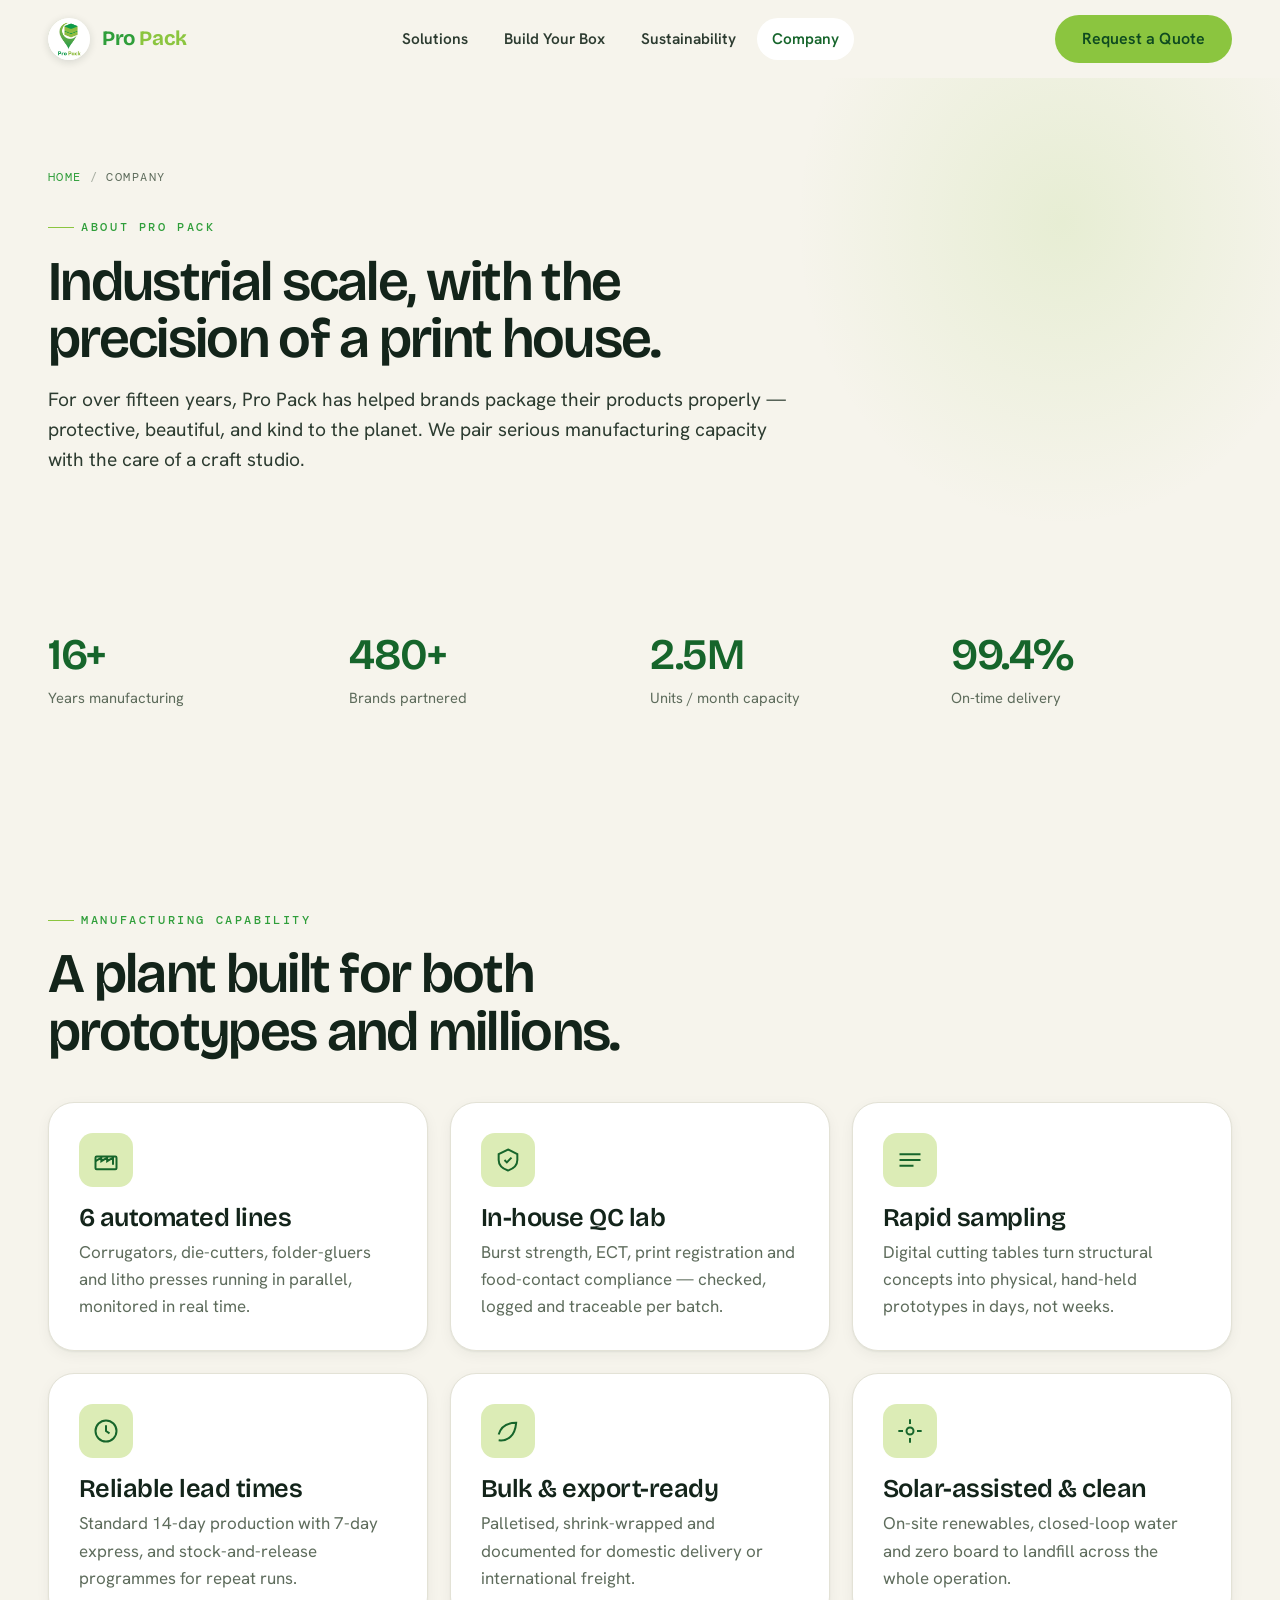
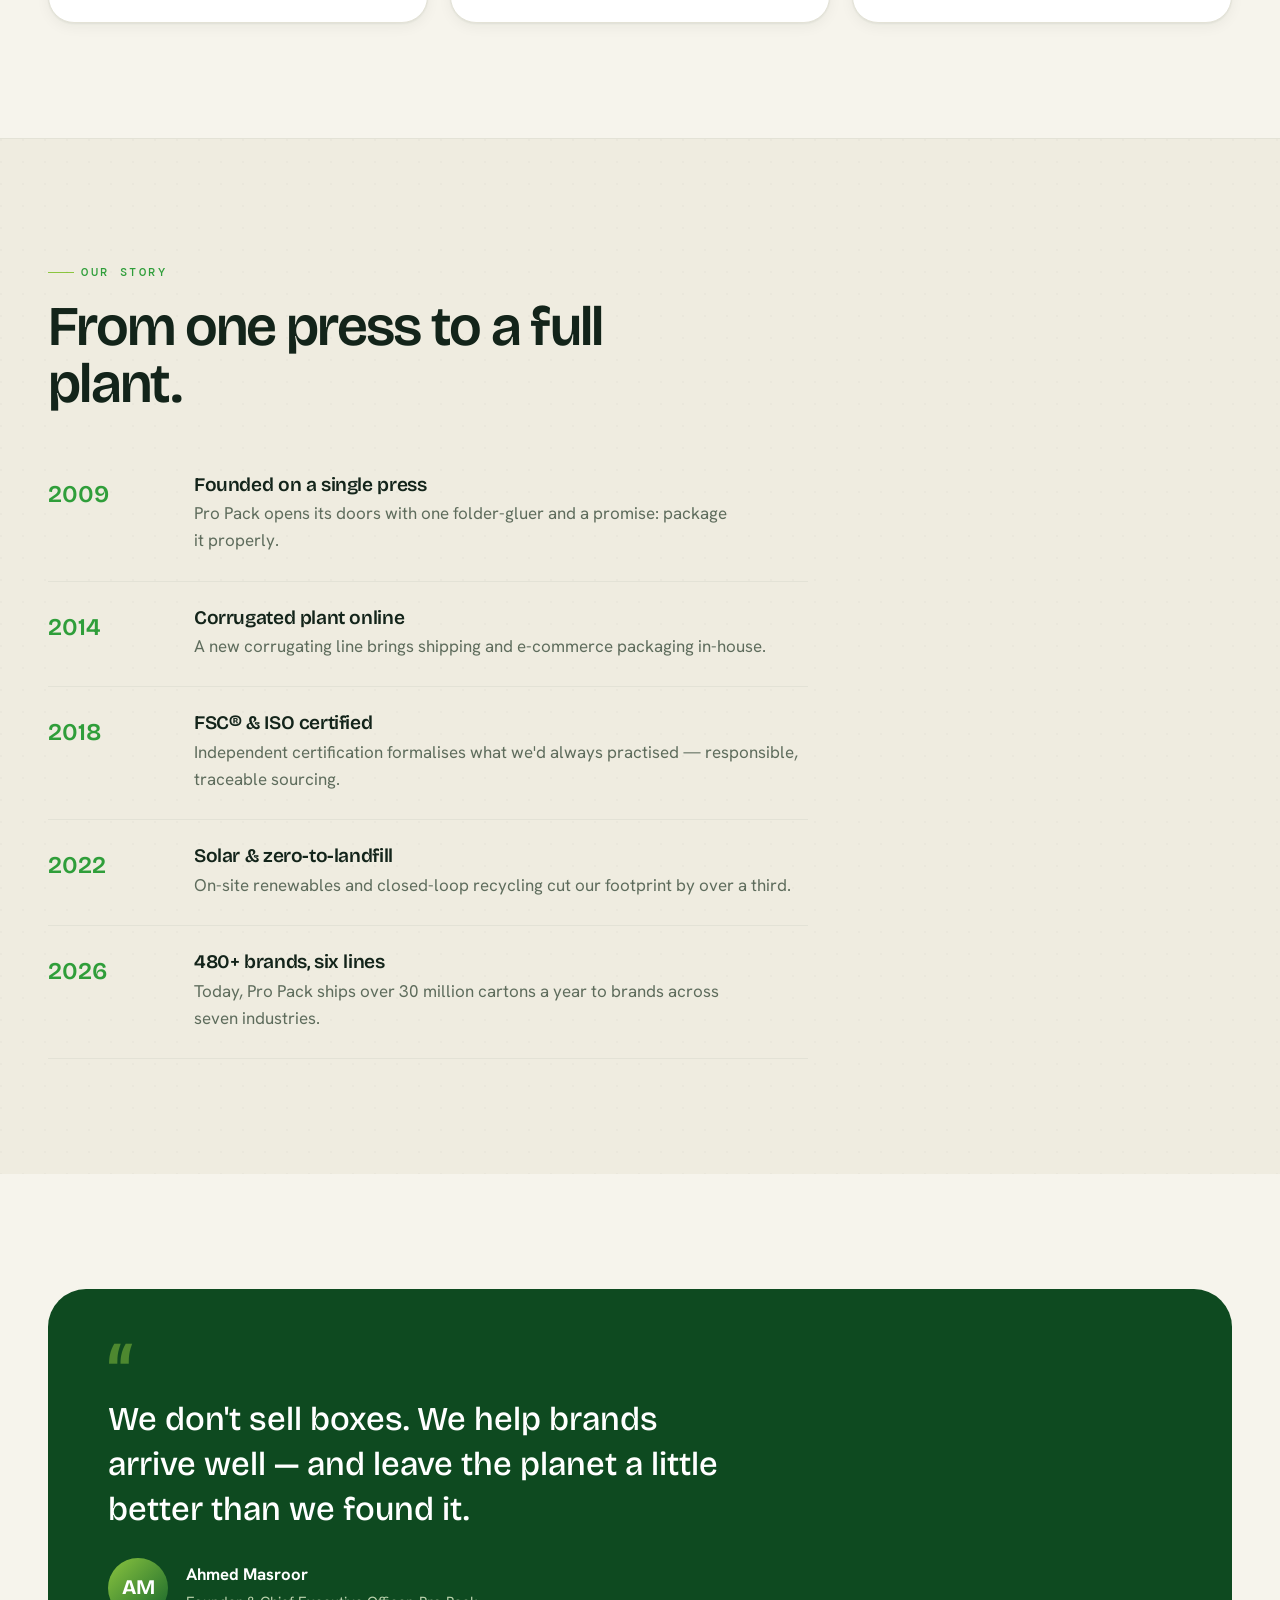
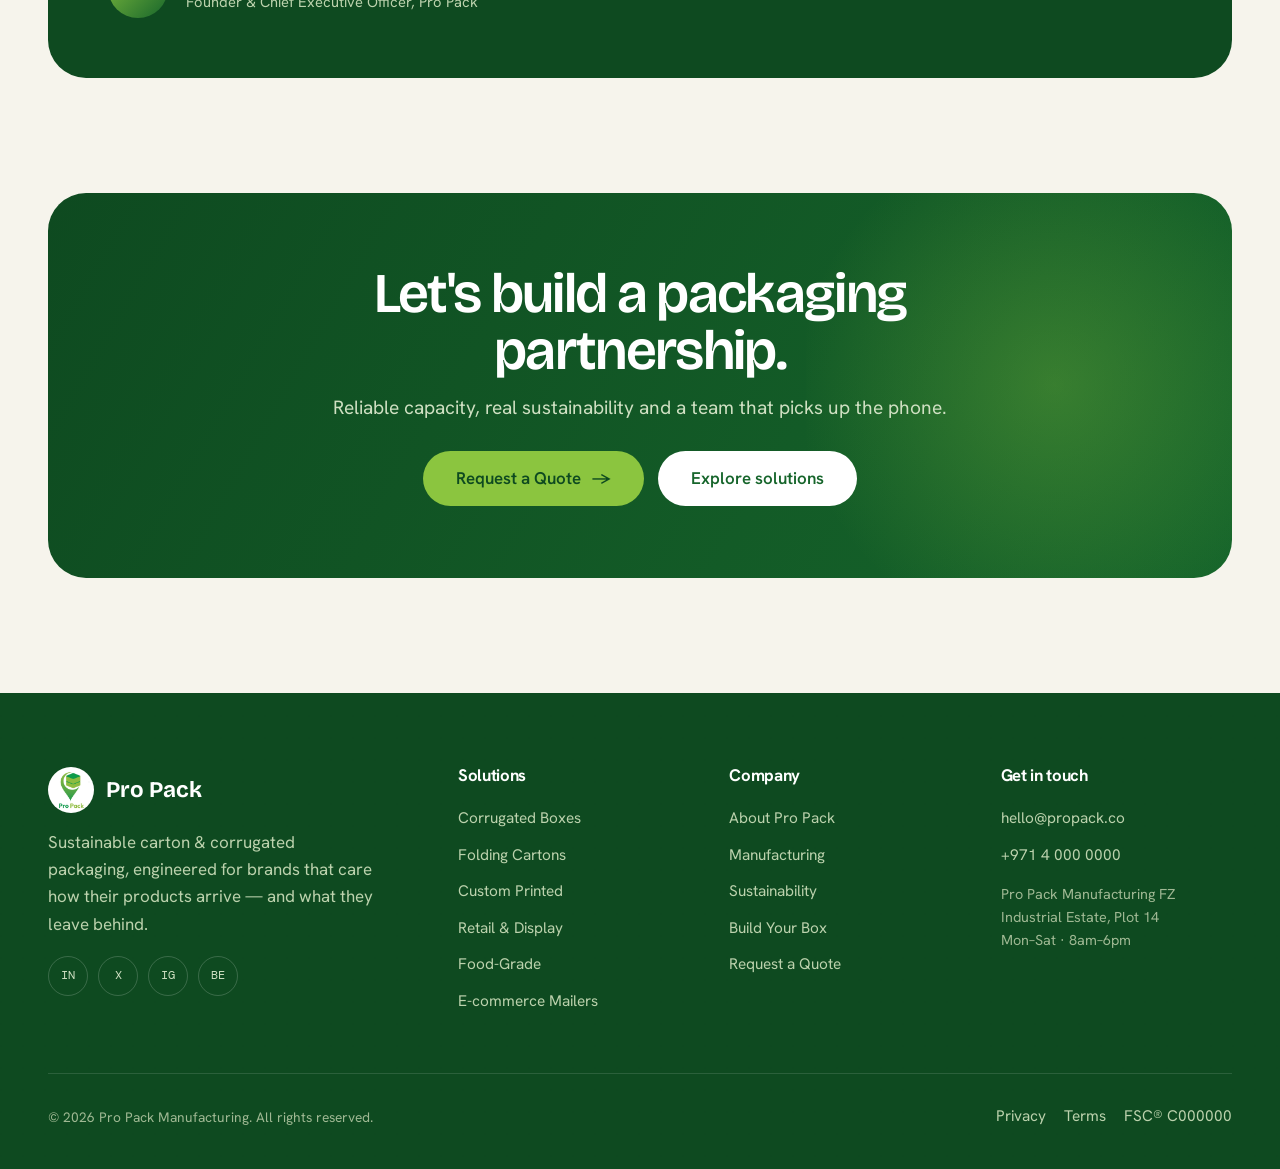
==== about.html @ e5b2abe4 "Initial commit: Pro Pack website" ====
<!doctype html>
<html lang="en">
<head>
<meta charset="utf-8">
<meta name="viewport" content="width=device-width, initial-scale=1">
<title>Company & Manufacturing — Pro Pack</title>
<meta name="description" content="Pro Pack is a sustainable carton manufacturer combining industrial scale with the precision of a print house. Led by CEO Ahmed Masroor.">
<link rel="icon" href="assets/propack-logo.jpg">
<link rel="stylesheet" href="assets/propack.css">
<style>
.cap-grid{display:grid; grid-template-columns:repeat(3,1fr); gap:22px}
@media(max-width:820px){.cap-grid{grid-template-columns:1fr}}
.timeline{display:grid; gap:0; max-width:760px}
.tl{display:grid; grid-template-columns:120px 1fr; gap:26px; padding:26px 0; border-bottom:1px solid var(--line); align-items:start}
.tl .yr{font-family:var(--font-display); font-size:1.5rem; font-weight:600; color:var(--green)}
.tl h3{font-size:1.2rem; margin-bottom:6px}
@media(max-width:560px){.tl{grid-template-columns:1fr; gap:6px}}
.quote-card{background:var(--forest-2); color:#fff; border-radius:var(--r-xl); padding:clamp(36px,5vw,60px); position:relative; overflow:hidden}
.quote-card .mark{font-family:var(--font-display); font-size:6rem; line-height:.6; color:var(--lime); opacity:.5}
.lead-row{display:grid; grid-template-columns:auto 1fr; gap:18px; align-items:center; margin-top:26px}
.lead-av{width:60px; height:60px; border-radius:50%; background:linear-gradient(135deg,var(--lime),var(--forest)); display:grid; place-items:center; color:#fff; font-family:var(--font-display); font-weight:700; font-size:1.3rem}
.mfg2{display:grid;grid-template-columns:repeat(4,1fr);gap:20px}
@media(max-width:780px){.mfg2{grid-template-columns:1fr 1fr}}
</style>
</head>
<body data-page="about.html">
<div data-mount="header"></div>

<section class="page-hero">
  <div class="wrap">
    <div class="crumb"><a href="index.html">Home</a><span class="sep">/</span> Company</div>
    <div style="max-width:740px">
      <span class="eyebrow reveal">About Pro Pack</span>
      <h1 class="h-xl reveal" data-d="1" style="margin-top:16px">Industrial scale, with the precision of a print house.</h1>
      <p class="lead reveal" data-d="2" style="margin-top:18px">For over fifteen years, Pro Pack has helped brands package their products properly — protective, beautiful, and kind to the planet. We pair serious manufacturing capacity with the care of a craft studio.</p>
    </div>
  </div>
</section>

<!-- STATS -->
<section class="section-tight">
  <div class="wrap">
    <div class="mfg2">
      <div class="reveal"><div class="stat-num" data-count="16" data-suf="+">0</div><div class="stat-label">Years manufacturing</div></div>
      <div class="reveal" data-d="1"><div class="stat-num" data-count="480" data-suf="+">0</div><div class="stat-label">Brands partnered</div></div>
      <div class="reveal" data-d="2"><div class="stat-num" data-count="2.5" data-dec="1" data-suf="M">0</div><div class="stat-label">Units / month capacity</div></div>
      <div class="reveal" data-d="3"><div class="stat-num" data-count="99.4" data-dec="1" data-suf="%">0</div><div class="stat-label">On-time delivery</div></div>
    </div>
  </div>
</section>

<!-- CAPABILITY -->
<section class="section">
  <div class="wrap">
    <div style="max-width:640px;margin-bottom:42px">
      <span class="eyebrow reveal">Manufacturing capability</span>
      <h2 class="h-xl reveal" data-d="1" style="margin-top:16px">A plant built for both prototypes and millions.</h2>
    </div>
    <div class="cap-grid">
      <div class="card reveal"><div class="eco-ico" style="margin-bottom:18px"><svg viewBox="0 0 24 24" fill="none" stroke="currentColor" stroke-width="1.7"><rect x="3" y="9" width="18" height="11" rx="1"/><path d="M3 13l5-3v3l5-3v3l5-3v6"/></svg></div><h3 class="h-md">6 automated lines</h3><p class="muted" style="margin:8px 0 0">Corrugators, die-cutters, folder-gluers and litho presses running in parallel, monitored in real time.</p></div>
      <div class="card reveal" data-d="1"><div class="eco-ico" style="margin-bottom:18px"><svg viewBox="0 0 24 24" fill="none" stroke="currentColor" stroke-width="1.7"><path d="M12 3l8 4v5c0 5-3.5 7.5-8 9-4.5-1.5-8-4-8-9V7z"/><path d="M9 12l2 2 4-4"/></svg></div><h3 class="h-md">In-house QC lab</h3><p class="muted" style="margin:8px 0 0">Burst strength, ECT, print registration and food-contact compliance — checked, logged and traceable per batch.</p></div>
      <div class="card reveal" data-d="2"><div class="eco-ico" style="margin-bottom:18px"><svg viewBox="0 0 24 24" fill="none" stroke="currentColor" stroke-width="1.7"><path d="M3 7h18M3 12h18M3 17h12"/></svg></div><h3 class="h-md">Rapid sampling</h3><p class="muted" style="margin:8px 0 0">Digital cutting tables turn structural concepts into physical, hand-held prototypes in days, not weeks.</p></div>
      <div class="card reveal"><div class="eco-ico" style="margin-bottom:18px"><svg viewBox="0 0 24 24" fill="none" stroke="currentColor" stroke-width="1.7"><circle cx="12" cy="12" r="9"/><path d="M12 7v5l3 2"/></svg></div><h3 class="h-md">Reliable lead times</h3><p class="muted" style="margin:8px 0 0">Standard 14-day production with 7-day express, and stock-and-release programmes for repeat runs.</p></div>
      <div class="card reveal" data-d="1"><div class="eco-ico" style="margin-bottom:18px"><svg viewBox="0 0 24 24" fill="none" stroke="currentColor" stroke-width="1.7"><path d="M4 20c8 1 14-4 15-15-7 0-13 3-15 10"/></svg></div><h3 class="h-md">Bulk &amp; export-ready</h3><p class="muted" style="margin:8px 0 0">Palletised, shrink-wrapped and documented for domestic delivery or international freight.</p></div>
      <div class="card reveal" data-d="2"><div class="eco-ico" style="margin-bottom:18px"><svg viewBox="0 0 24 24" fill="none" stroke="currentColor" stroke-width="1.7"><circle cx="12" cy="12" r="3"/><path d="M12 2v4M12 18v4M2 12h4M18 12h4"/></svg></div><h3 class="h-md">Solar-assisted &amp; clean</h3><p class="muted" style="margin:8px 0 0">On-site renewables, closed-loop water and zero board to landfill across the whole operation.</p></div>
    </div>
  </div>
</section>

<!-- TIMELINE -->
<section class="section bg-paper2 bg-grain" style="border-top:1px solid var(--line)">
  <div class="wrap">
    <div style="max-width:600px;margin-bottom:36px">
      <span class="eyebrow reveal">Our story</span>
      <h2 class="h-xl reveal" data-d="1" style="margin-top:16px">From one press to a full plant.</h2>
    </div>
    <div class="timeline reveal" data-d="1">
      <div class="tl"><div class="yr">2009</div><div><h3>Founded on a single press</h3><p class="muted" style="margin:0">Pro Pack opens its doors with one folder-gluer and a promise: package it properly.</p></div></div>
      <div class="tl"><div class="yr">2014</div><div><h3>Corrugated plant online</h3><p class="muted" style="margin:0">A new corrugating line brings shipping and e-commerce packaging in-house.</p></div></div>
      <div class="tl"><div class="yr">2018</div><div><h3>FSC® &amp; ISO certified</h3><p class="muted" style="margin:0">Independent certification formalises what we'd always practised — responsible, traceable sourcing.</p></div></div>
      <div class="tl"><div class="yr">2022</div><div><h3>Solar &amp; zero-to-landfill</h3><p class="muted" style="margin:0">On-site renewables and closed-loop recycling cut our footprint by over a third.</p></div></div>
      <div class="tl"><div class="yr">2026</div><div><h3>480+ brands, six lines</h3><p class="muted" style="margin:0">Today, Pro Pack ships over 30 million cartons a year to brands across seven industries.</p></div></div>
    </div>
  </div>
</section>

<!-- LEADERSHIP QUOTE -->
<section class="section">
  <div class="wrap">
    <div class="quote-card reveal">
      <div class="mark">“</div>
      <p class="h-md" style="color:#fff;max-width:30ch;line-height:1.35;margin:-10px 0 0;font-family:var(--font-display);font-weight:500;font-size:clamp(1.4rem,2.6vw,2.1rem)">We don't sell boxes. We help brands arrive well — and leave the planet a little better than we found it.</p>
      <div class="lead-row">
        <div class="lead-av">AM</div>
        <div>
          <strong style="display:block;font-size:1.05rem">Ahmed Masroor</strong>
          <span style="color:#bcd2ad;font-size:.92rem">Founder &amp; Chief Executive Officer, Pro Pack</span>
        </div>
      </div>
    </div>
  </div>
</section>

<!-- CTA -->
<section class="section" style="padding-top:0">
  <div class="wrap">
    <div class="cta-band center">
      <div style="position:relative;z-index:1;max-width:680px;margin:0 auto">
        <h2 class="h-xl" style="color:#fff;margin-bottom:14px">Let's build a packaging partnership.</h2>
        <p class="lead" style="color:#cfe0c2;margin-bottom:28px">Reliable capacity, real sustainability and a team that picks up the phone.</p>
        <div style="display:flex;gap:14px;justify-content:center;flex-wrap:wrap">
          <a class="btn btn-lime btn-lg" href="quote.html">Request a Quote <span class="arrow">→</span></a>
          <a class="btn btn-white btn-lg" href="products.html">Explore solutions</a>
        </div>
      </div>
    </div>
  </div>
</section>

<div data-mount="footer"></div>
<script src="assets/propack.js"></script>
</body>
</html>
---- assets/propack.css ----
/* ===================================================================
   PRO PACK — Brand system
   Built from the logo: deep forest + lime greens, warm kraft, paper.
   =================================================================== */

@import url('https://fonts.googleapis.com/css2?family=Bricolage+Grotesque:opsz,wght@12..96,400..800&family=Hanken+Grotesk:wght@400;500;600;700&family=DM+Mono:wght@400;500&display=swap');

:root{
  /* Greens (from logo) */
  --forest:#16652b;        /* deep, trust */
  --forest-2:#0e4a20;      /* darker */
  --green:#2f9e3a;         /* "Pro" green */
  --lime:#8bc53f;          /* "Pack" green */
  --lime-2:#a6d44a;        /* bright accent */
  --lime-soft:#dcecb6;     /* tints */

  /* Warm naturals */
  --kraft:#c79a64;
  --kraft-2:#b07f4c;
  --kraft-soft:#e7d7bb;

  /* Neutrals */
  --ink:#13241a;           /* near-black green */
  --ink-2:#2c3b30;
  --muted:#5e6c5c;         /* secondary text */
  --line:#e3e2d6;          /* hairlines */
  --paper:#f6f4ec;         /* page bg */
  --paper-2:#efece0;       /* alt section */
  --card:#ffffff;
  --white:#ffffff;

  /* Fonts */
  --font-display:"Bricolage Grotesque",-apple-system,system-ui,sans-serif;
  --font-text:"Hanken Grotesk",-apple-system,system-ui,sans-serif;
  --font-mono:"DM Mono",ui-monospace,Menlo,monospace;

  /* Geometry */
  --r-xs:8px; --r-sm:12px; --r-md:18px; --r-lg:26px; --r-xl:38px; --r-pill:999px;
  --maxw:1240px;
  --shadow-sm:0 1px 2px rgba(19,36,26,.06), 0 4px 14px rgba(19,36,26,.05);
  --shadow-md:0 6px 24px rgba(19,36,26,.08), 0 24px 60px rgba(19,36,26,.07);
  --shadow-lg:0 30px 90px rgba(14,74,32,.16);
  --ease:cubic-bezier(.22,.61,.36,1);
}

*{box-sizing:border-box}
html{scroll-behavior:smooth}
body{
  margin:0; background:var(--paper); color:var(--ink);
  font-family:var(--font-text); font-size:17px; line-height:1.6;
  -webkit-font-smoothing:antialiased; text-rendering:optimizeLegibility;
  overflow-x:hidden;
}
img{max-width:100%; display:block}
a{color:inherit; text-decoration:none}
::selection{background:var(--lime); color:var(--forest-2)}

/* ---------- Type ---------- */
h1,h2,h3,h4{font-family:var(--font-display); font-weight:600; line-height:1.02; margin:0; letter-spacing:-.02em; color:var(--ink)}
.display{font-size:clamp(2.7rem,6.4vw,5.4rem); font-weight:600; line-height:.98; letter-spacing:-.035em}
.h-xl{font-size:clamp(2.1rem,4.4vw,3.5rem); letter-spacing:-.03em}
.h-lg{font-size:clamp(1.7rem,3vw,2.5rem)}
.h-md{font-size:clamp(1.3rem,2vw,1.7rem)}
p{margin:0 0 1em; text-wrap:pretty}
.lead{font-size:clamp(1.05rem,1.5vw,1.32rem); color:var(--ink-2); line-height:1.55}
.muted{color:var(--muted)}
strong{font-weight:700}

.eyebrow{
  font-family:var(--font-mono); font-size:.74rem; font-weight:500;
  letter-spacing:.22em; text-transform:uppercase; color:var(--green);
  display:inline-flex; align-items:center; gap:.6em;
}
.eyebrow::before{content:""; width:26px; height:1px; background:var(--lime); display:inline-block}
.eyebrow.center::after{content:""; width:26px; height:1px; background:var(--lime); display:inline-block}
.eyebrow.center{justify-content:center}

.grad-text{
  background:linear-gradient(105deg,var(--green) 0%, var(--lime) 70%);
  -webkit-background-clip:text; background-clip:text; -webkit-text-fill-color:transparent;
}

/* ---------- Layout ---------- */
.wrap{max-width:var(--maxw); margin:0 auto; padding:0 28px}
.section{padding:clamp(64px,9vw,128px) 0}
.section-tight{padding:clamp(48px,6vw,84px) 0}
.center{text-align:center}
.grid{display:grid; gap:24px}
.eyebrow + h2, .eyebrow + h1{margin-top:18px}
.stack-sm{display:flex; flex-direction:column; gap:10px}

/* ---------- Buttons ---------- */
.btn{
  --bg:var(--forest); --fg:#fff;
  display:inline-flex; align-items:center; justify-content:center; gap:.6em;
  font-family:var(--font-text); font-weight:600; font-size:1rem;
  padding:15px 26px; border-radius:var(--r-pill); border:1px solid transparent;
  background:var(--bg); color:var(--fg); cursor:pointer;
  transition:transform .25s var(--ease), box-shadow .25s var(--ease), background .25s var(--ease);
  white-space:nowrap; line-height:1;
}
.btn:hover{transform:translateY(-2px); box-shadow:0 14px 34px rgba(14,74,32,.26)}
.btn:active{transform:translateY(0)}
.btn .arrow{transition:transform .3s var(--ease)}
.btn:hover .arrow{transform:translateX(4px)}
.btn-lime{--bg:var(--lime); --fg:var(--forest-2)}
.btn-lime:hover{box-shadow:0 14px 34px rgba(139,197,63,.4)}
.btn-ghost{--bg:transparent; --fg:var(--forest); border-color:var(--line)}
.btn-ghost:hover{border-color:var(--green); background:#fff}
.btn-white{--bg:#fff; --fg:var(--forest)}
.btn-lg{padding:18px 32px; font-size:1.06rem}
.btn-block{width:100%}

.link-arrow{display:inline-flex; align-items:center; gap:.5em; font-weight:600; color:var(--forest); white-space:nowrap}
.link-arrow .arrow{transition:transform .3s var(--ease)}
.link-arrow:hover .arrow{transform:translateX(4px)}

/* ---------- Chips / pills ---------- */
.pill{
  display:inline-flex; align-items:center; gap:.5em; padding:8px 15px;
  border-radius:var(--r-pill); background:#fff; border:1px solid var(--line);
  font-size:.9rem; font-weight:600; color:var(--ink-2);
}
.pill .dot{width:7px; height:7px; border-radius:50%; background:var(--lime)}

/* ---------- Cards ---------- */
.card{
  background:var(--card); border:1px solid var(--line); border-radius:var(--r-lg);
  padding:30px; box-shadow:var(--shadow-sm);
  transition:transform .35s var(--ease), box-shadow .35s var(--ease), border-color .35s var(--ease);
}
.card:hover{transform:translateY(-5px); box-shadow:var(--shadow-md); border-color:#d6e6bf}

/* ---------- Header / nav ---------- */
.site-header{position:sticky; top:0; z-index:90; transition:background .3s var(--ease), box-shadow .3s var(--ease)}
.site-header.scrolled{background:rgba(246,244,236,.82); backdrop-filter:blur(14px); box-shadow:0 1px 0 var(--line)}
.nav{display:flex; align-items:center; justify-content:space-between; height:78px}
.brand{display:flex; align-items:center; gap:12px; font-family:var(--font-display); font-weight:700; font-size:1.28rem; letter-spacing:-.02em}
.brand img{width:42px; height:42px; border-radius:50%; object-fit:cover; box-shadow:0 2px 8px rgba(19,36,26,.14)}
.brand .pro{color:var(--green)} .brand .pack{color:var(--lime)}
.nav-links{display:flex; align-items:center; gap:6px}
.nav-links a{padding:9px 15px; border-radius:var(--r-pill); font-weight:600; font-size:.96rem; color:var(--ink-2); transition:background .2s, color .2s; white-space:nowrap}
.nav-links a:hover, .nav-links a.active{background:#fff; color:var(--forest)}
.nav-cta{display:flex; align-items:center; gap:12px}
.nav-toggle{display:none; background:none; border:0; cursor:pointer; padding:8px; flex-direction:column; gap:5px}
.nav-toggle span{width:24px; height:2px; background:var(--ink); border-radius:2px; transition:.3s}
.mobile-menu{display:none}

@media(max-width:920px){
  .nav-links, .nav-cta .btn{display:none}
  .nav-toggle{display:flex}
  .mobile-menu{
    display:block; position:fixed; inset:78px 0 auto 0; background:var(--paper);
    border-bottom:1px solid var(--line); padding:18px 28px 26px; z-index:89;
    transform:translateY(-120%); transition:transform .4s var(--ease); box-shadow:var(--shadow-md);
  }
  .mobile-menu.open{transform:translateY(0)}
  .mobile-menu a{display:block; padding:14px 6px; font-weight:600; font-size:1.1rem; border-bottom:1px solid var(--line)}
  .mobile-menu .btn{margin-top:18px; width:100%}
}

/* ---------- Trust stats ---------- */
.stat-num{font-family:var(--font-display); font-weight:600; font-size:clamp(2rem,3.4vw,3rem); line-height:1; letter-spacing:-.03em; color:var(--forest)}
.stat-label{font-size:.92rem; color:var(--muted); margin-top:8px}

/* ---------- Marquee / cert bar ---------- */
.certbar{display:flex; flex-wrap:wrap; gap:16px 38px; align-items:center; justify-content:center}
.cert{display:flex; align-items:center; gap:10px; color:var(--muted); font-weight:600; font-size:.95rem; font-family:var(--font-mono); letter-spacing:.02em}
.cert svg{width:26px; height:26px; color:var(--green)}

/* ---------- Footer ---------- */
.site-footer{background:var(--forest-2); color:#d8e6cf; padding:74px 0 34px; position:relative; overflow:hidden}
.site-footer h4{color:#fff; font-size:1.05rem; margin-bottom:16px; font-family:var(--font-text); font-weight:700}
.site-footer a{color:#bcd2ad; display:block; padding:6px 0; font-size:.96rem; transition:color .2s}
.site-footer a:hover{color:var(--lime-2)}
.footer-grid{display:grid; grid-template-columns:1.6fr 1fr 1fr 1fr; gap:40px}
.footer-brand{display:flex; align-items:center; gap:12px; font-family:var(--font-display); font-weight:700; font-size:1.4rem; color:#fff; margin-bottom:16px}
.footer-brand img{width:46px; height:46px; border-radius:50%}
.footer-bottom{display:flex; flex-wrap:wrap; gap:16px; justify-content:space-between; align-items:center; margin-top:54px; padding-top:24px; border-top:1px solid rgba(255,255,255,.12); font-size:.86rem; color:#9fb893}
@media(max-width:820px){.footer-grid{grid-template-columns:1fr 1fr; gap:32px}}
@media(max-width:520px){.footer-grid{grid-template-columns:1fr}}

/* ---------- Reveal on scroll ---------- */
.reveal{opacity:0; transform:translateY(26px); transition:opacity .8s var(--ease), transform .8s var(--ease)}
.reveal.in{opacity:1; transform:none}
.reveal[data-d="1"]{transition-delay:.08s}
.reveal[data-d="2"]{transition-delay:.16s}
.reveal[data-d="3"]{transition-delay:.24s}
.reveal[data-d="4"]{transition-delay:.32s}
@media(prefers-reduced-motion:reduce){.reveal{opacity:1; transform:none; transition:none}}

/* ---------- Misc utilities ---------- */
.bg-paper2{background:var(--paper-2)}
.bg-forest{background:var(--forest-2); color:#eaf3e2}
.bg-forest h2,.bg-forest h3,.bg-forest h1{color:#fff}
.bg-forest .lead{color:#cfe0c2}
.bg-forest .eyebrow{color:var(--lime-2)}
.bg-grain{position:relative}
.bg-grain::after{content:""; position:absolute; inset:0; pointer-events:none; opacity:.4;
  background-image:radial-gradient(circle at 1px 1px, rgba(19,36,26,.06) 1px, transparent 0); background-size:22px 22px}
.divider{height:1px; background:var(--line); border:0; margin:0}

/* shared CTA band (used on every page) */
.cta-band{background:linear-gradient(120deg,var(--forest-2),var(--forest)); border-radius:var(--r-xl); padding:clamp(40px,6vw,72px); position:relative; overflow:hidden}
.cta-band::after{content:""; position:absolute; right:-6%; top:-30%; width:42%; height:160%; background:radial-gradient(circle,rgba(139,197,63,.3),transparent 65%); pointer-events:none}

.tag{font-family:var(--font-mono); font-size:.72rem; letter-spacing:.16em; text-transform:uppercase; color:var(--kraft-2); font-weight:500}

/* leaf accent shape */
.kraft-edge{position:relative}
.eco-ico{width:54px; height:54px; border-radius:14px; display:grid; place-items:center; background:var(--lime-soft); color:var(--forest)}
.eco-ico svg{width:28px; height:28px}

/* ---------- Inner page helpers ---------- */
.page-hero{position:relative; padding:clamp(48px,7vw,96px) 0 clamp(40px,5vw,64px); overflow:hidden}
.page-hero::before{content:""; position:absolute; top:-40%; right:-6%; width:46vw; height:140%;
  background:radial-gradient(ellipse at center, rgba(139,197,63,.14), transparent 64%); pointer-events:none}
.crumb{font-family:var(--font-mono); font-size:.76rem; letter-spacing:.12em; text-transform:uppercase; color:var(--muted); display:flex; gap:8px; align-items:center; margin-bottom:22px}
.crumb a{color:var(--green)}
.crumb .sep{opacity:.5}

.feature-row{display:grid; grid-template-columns:1fr 1fr; gap:clamp(32px,5vw,72px); align-items:center}
.feature-row.flip .fr-media{order:2}
@media(max-width:820px){.feature-row{grid-template-columns:1fr; gap:28px}.feature-row.flip .fr-media{order:0}}
.fr-media{border-radius:var(--r-lg); min-height:340px; position:relative; overflow:hidden; border:1px solid var(--line)}

.spec-table{width:100%; border-collapse:collapse; font-size:.96rem}
.spec-table th,.spec-table td{text-align:left; padding:14px 16px; border-bottom:1px solid var(--line)}
.spec-table th{font-family:var(--font-mono); font-size:.72rem; letter-spacing:.1em; text-transform:uppercase; color:var(--muted); font-weight:500}
.spec-table tr:last-child td{border-bottom:0}

/* forms */
.field{display:flex; flex-direction:column; gap:8px; margin-bottom:18px}
.field label{font-weight:600; font-size:.92rem; color:var(--ink-2)}
.field .req{color:var(--green)}
.input, .select, .textarea{
  font-family:var(--font-text); font-size:1rem; color:var(--ink); background:#fff;
  border:1px solid var(--line); border-radius:var(--r-sm); padding:14px 16px; width:100%;
  transition:border-color .2s, box-shadow .2s;
}
.input:focus,.select:focus,.textarea:focus{outline:none; border-color:var(--green); box-shadow:0 0 0 3px rgba(47,158,58,.14)}
.textarea{resize:vertical; min-height:120px}
.form-grid{display:grid; grid-template-columns:1fr 1fr; gap:0 22px}
@media(max-width:620px){.form-grid{grid-template-columns:1fr}}
.full{grid-column:1/-1}
.choice-row{display:flex; flex-wrap:wrap; gap:10px}
.choice{padding:11px 18px; border:1px solid var(--line); border-radius:var(--r-pill); background:#fff; cursor:pointer; font-weight:600; font-size:.94rem; transition:.2s; user-select:none}
.choice:hover{border-color:var(--green)}
.choice.sel{background:var(--forest); color:#fff; border-color:var(--forest)}

/* configurator */
.cfg-grid{display:grid; grid-template-columns:1fr 380px; gap:34px; align-items:start}
@media(max-width:920px){.cfg-grid{grid-template-columns:1fr}}
.cfg-stage{position:sticky; top:96px; height:min(70vh,620px); background:linear-gradient(170deg,#fff,#f1efe5); border:1px solid var(--line); border-radius:var(--r-lg); overflow:hidden}
@media(max-width:920px){.cfg-stage{position:relative; top:0; height:46vh; min-height:320px}}
.cfg-stage canvas{width:100%; height:100%; display:block}
.cfg-hint{position:absolute; top:16px; left:16px; font-family:var(--font-mono); font-size:.7rem; letter-spacing:.1em; text-transform:uppercase; color:var(--muted)}
.cfg-panel{display:flex; flex-direction:column; gap:26px}
.cfg-group h4{font-family:var(--font-text); font-weight:700; font-size:1rem; margin-bottom:12px; display:flex; justify-content:space-between; align-items:center}
.cfg-group h4 .v{font-family:var(--font-mono); font-size:.82rem; color:var(--green); font-weight:500}
.swatch-row{display:flex; gap:10px; flex-wrap:wrap}
.swatch{width:46px; height:46px; border-radius:12px; cursor:pointer; border:2px solid transparent; box-shadow:inset 0 0 0 1px rgba(0,0,0,.08); transition:.2s; position:relative}
.swatch.sel{border-color:var(--forest); transform:scale(1.06)}
.opt-row{display:grid; grid-template-columns:1fr 1fr; gap:8px}
.opt{padding:12px; border:1px solid var(--line); border-radius:var(--r-sm); background:#fff; cursor:pointer; text-align:left; font-weight:600; font-size:.9rem; transition:.2s; line-height:1.2}
.opt small{display:block; font-weight:400; color:var(--muted); font-size:.78rem; margin-top:3px}
.opt:hover{border-color:var(--green)}
.opt.sel{border-color:var(--forest); background:var(--lime-soft)}
.range{width:100%; accent-color:var(--green)}
.price-card{background:var(--forest-2); color:#fff; border-radius:var(--r-lg); padding:24px}
.price-card .est{font-family:var(--font-display); font-size:2rem; font-weight:600; color:var(--lime-2)}
.price-card .est small{font-family:var(--font-text); font-size:.86rem; color:#bcd2ad; font-weight:400}
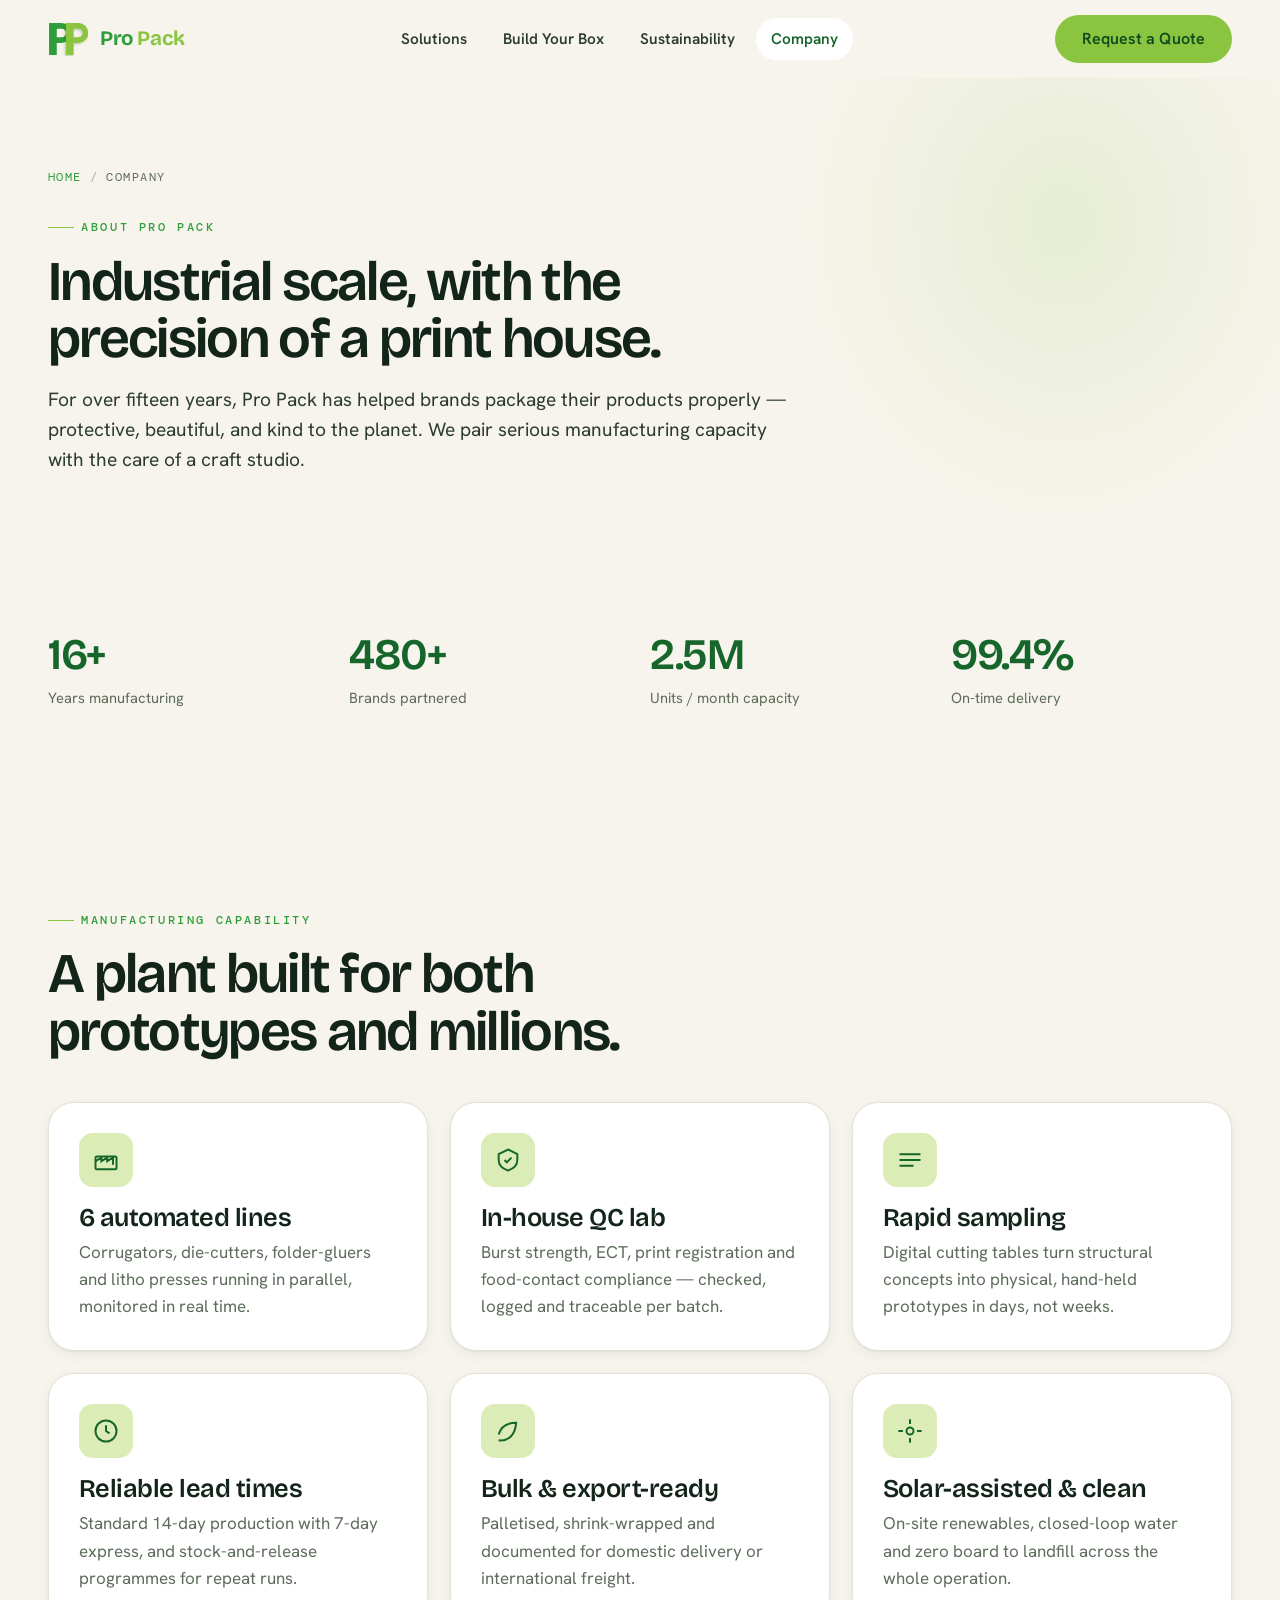
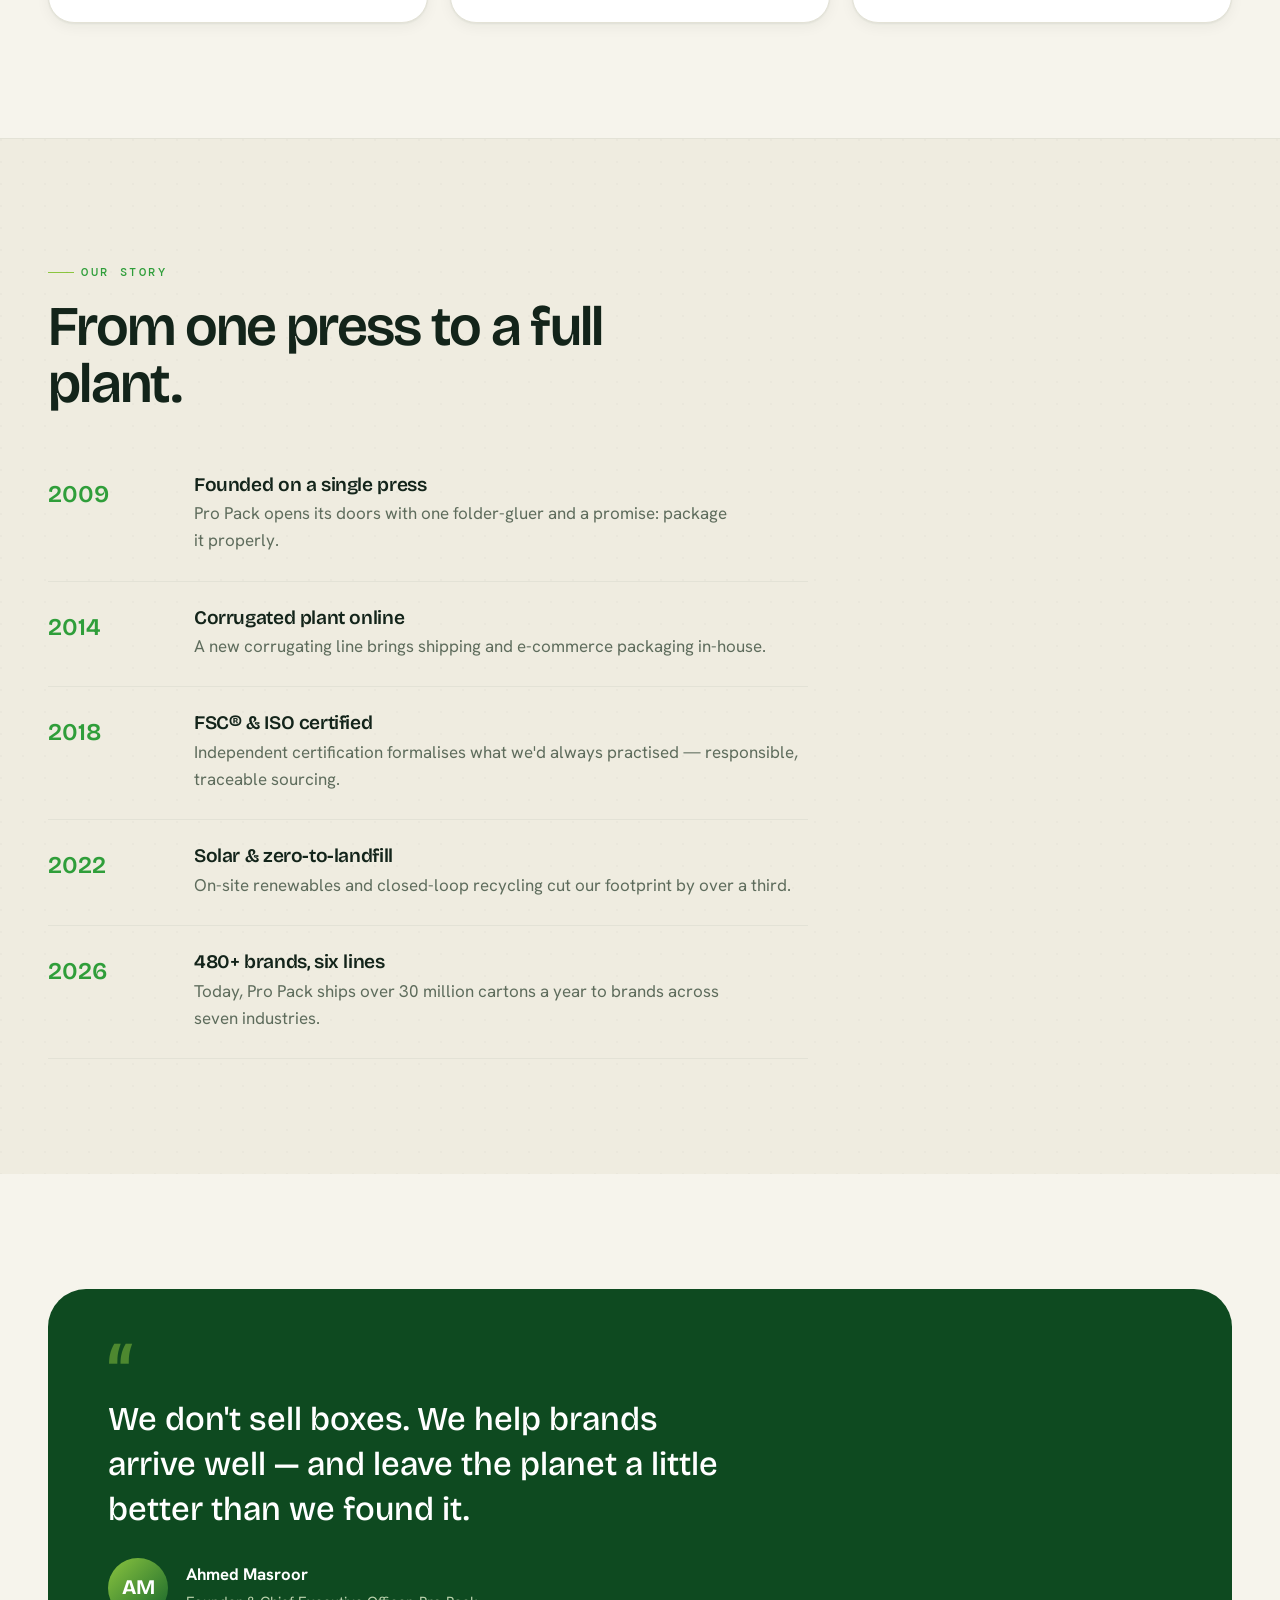
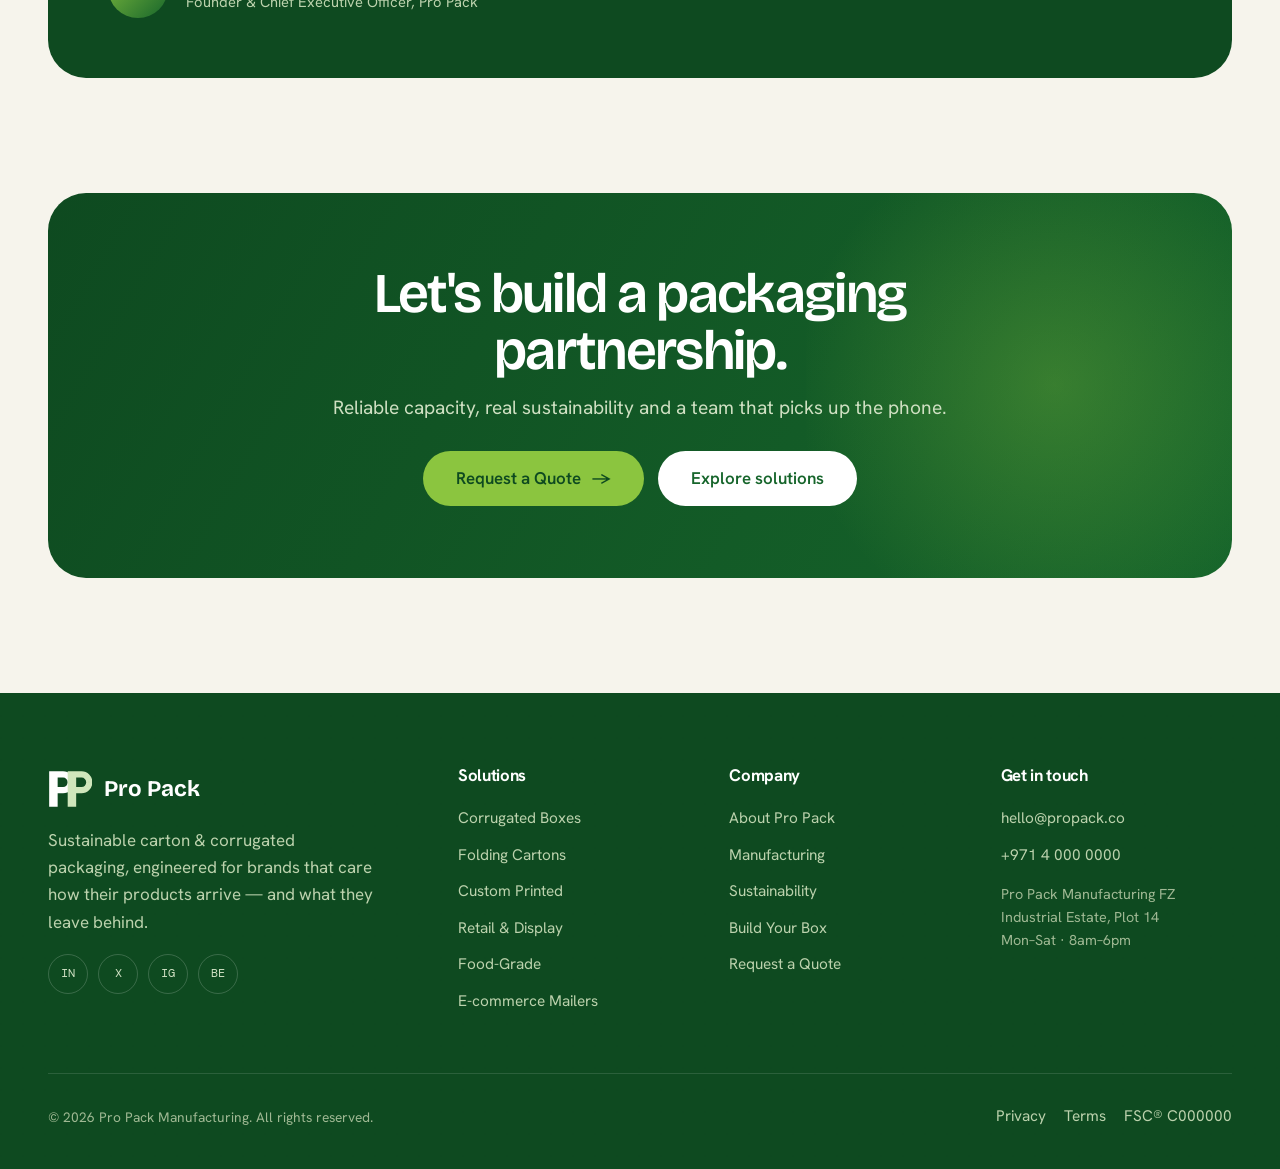
==== commit e584cfd5: "Replace logo with new Pro Pack monogram and favicon set" ====
--- a/about.html
+++ b/about.html
@@ -5,7 +5,7 @@
 <meta name="viewport" content="width=device-width, initial-scale=1">
 <title>Company & Manufacturing — Pro Pack</title>
 <meta name="description" content="Pro Pack is a sustainable carton manufacturer combining industrial scale with the precision of a print house. Led by CEO Ahmed Masroor.">
-<link rel="icon" href="assets/propack-logo.jpg">
+<link rel="icon" type="image/svg+xml" href="assets/logo/propack-favicon.svg"><link rel="icon" type="image/png" sizes="32x32" href="assets/logo/favicon-32.png"><link rel="apple-touch-icon" href="assets/logo/propack-icon-192.png">
 <link rel="stylesheet" href="assets/propack.css">
 <style>
 .cap-grid{display:grid; grid-template-columns:repeat(3,1fr); gap:22px}
--- a/assets/propack.css
+++ b/assets/propack.css
@@ -136,7 +136,7 @@
 .site-header.scrolled{background:rgba(246,244,236,.82); backdrop-filter:blur(14px); box-shadow:0 1px 0 var(--line)}
 .nav{display:flex; align-items:center; justify-content:space-between; height:78px}
 .brand{display:flex; align-items:center; gap:12px; font-family:var(--font-display); font-weight:700; font-size:1.28rem; letter-spacing:-.02em}
-.brand img{width:42px; height:42px; border-radius:50%; object-fit:cover; box-shadow:0 2px 8px rgba(19,36,26,.14)}
+.brand img{width:40px; height:40px; object-fit:contain}
 .brand .pro{color:var(--green)} .brand .pack{color:var(--lime)}
 .nav-links{display:flex; align-items:center; gap:6px}
 .nav-links a{padding:9px 15px; border-radius:var(--r-pill); font-weight:600; font-size:.96rem; color:var(--ink-2); transition:background .2s, color .2s; white-space:nowrap}
@@ -175,7 +175,7 @@
 .site-footer a:hover{color:var(--lime-2)}
 .footer-grid{display:grid; grid-template-columns:1.6fr 1fr 1fr 1fr; gap:40px}
 .footer-brand{display:flex; align-items:center; gap:12px; font-family:var(--font-display); font-weight:700; font-size:1.4rem; color:#fff; margin-bottom:16px}
-.footer-brand img{width:46px; height:46px; border-radius:50%}
+.footer-brand img{width:44px; height:44px; object-fit:contain}
 .footer-bottom{display:flex; flex-wrap:wrap; gap:16px; justify-content:space-between; align-items:center; margin-top:54px; padding-top:24px; border-top:1px solid rgba(255,255,255,.12); font-size:.86rem; color:#9fb893}
 @media(max-width:820px){.footer-grid{grid-template-columns:1fr 1fr; gap:32px}}
 @media(max-width:520px){.footer-grid{grid-template-columns:1fr}}
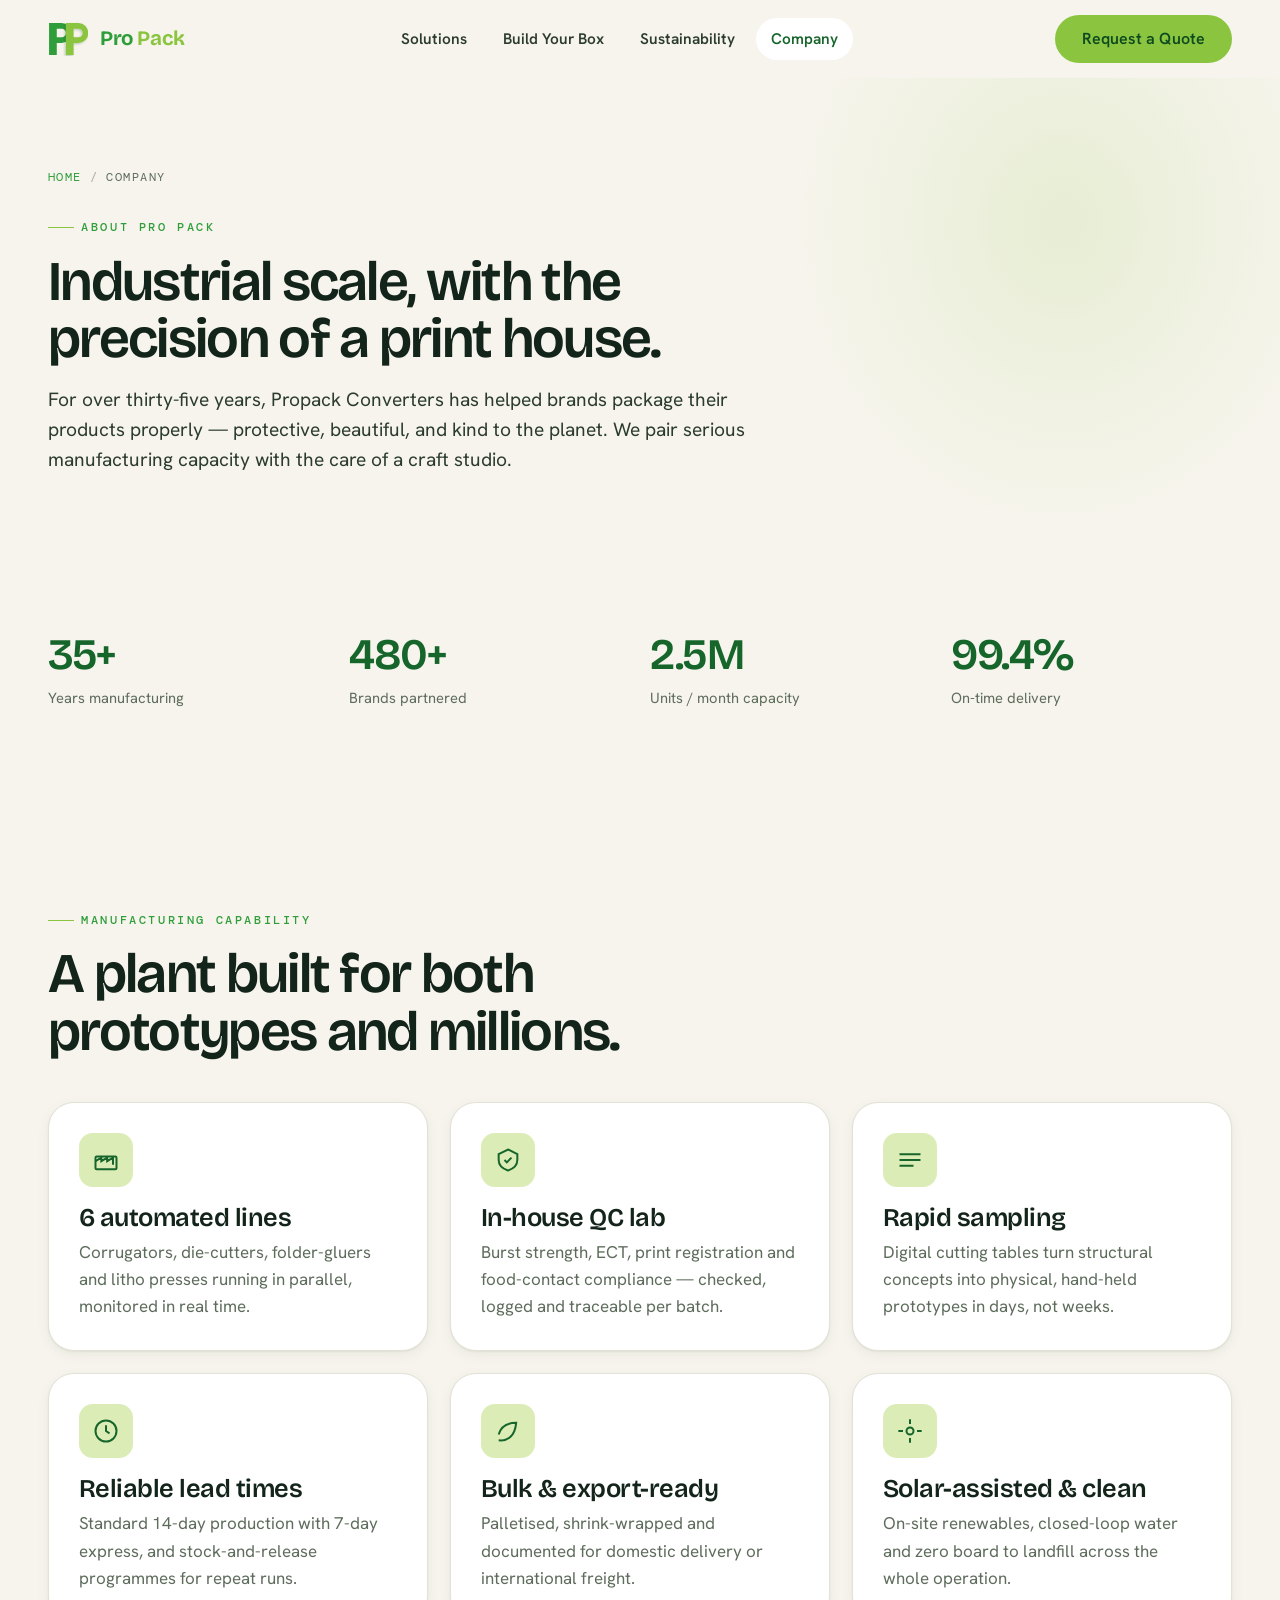
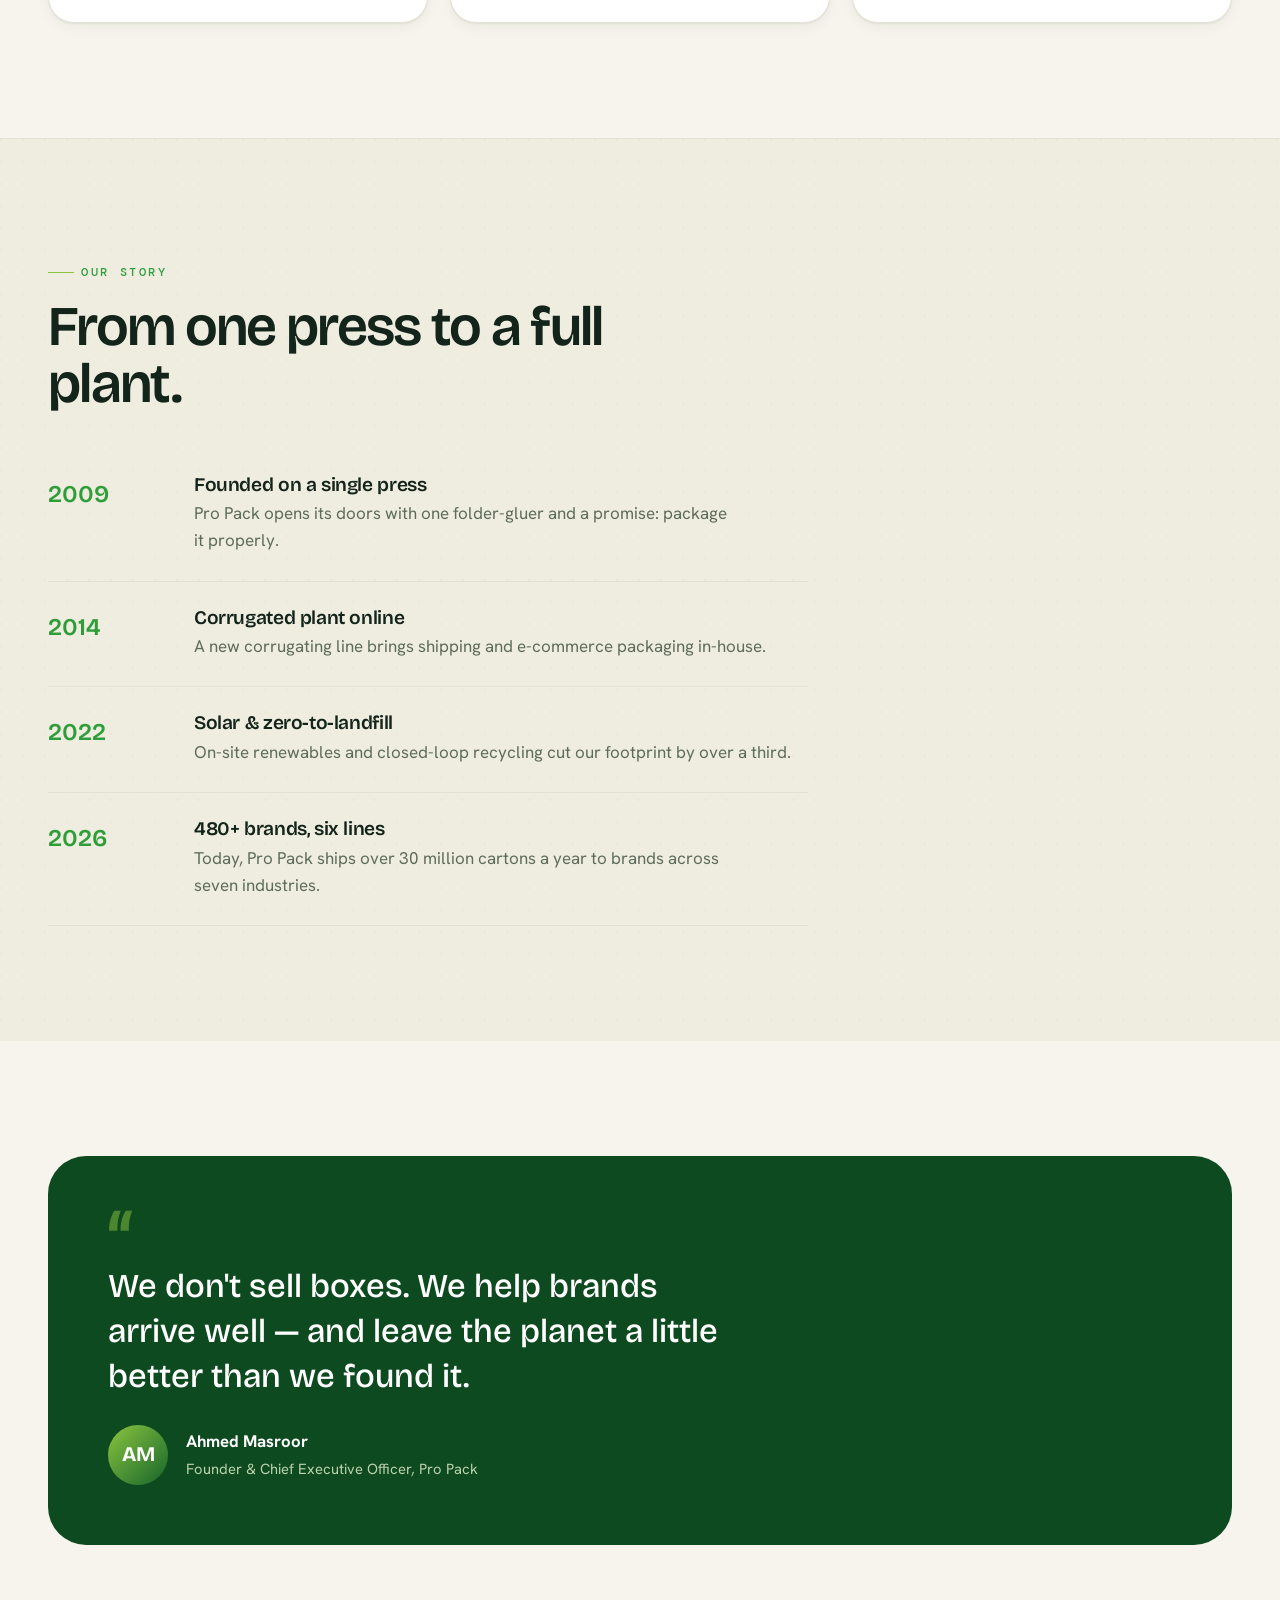
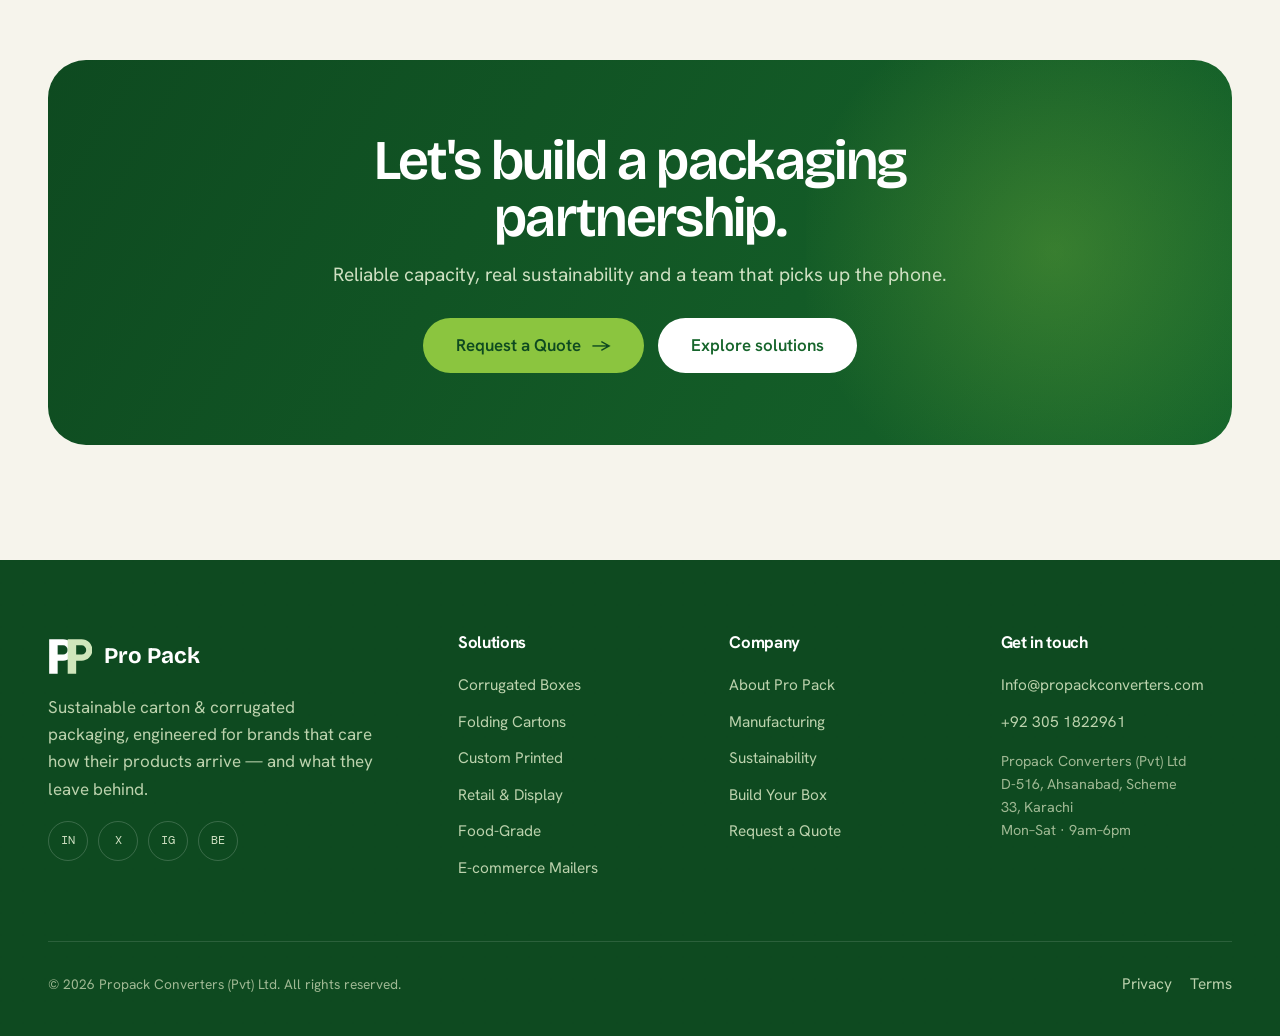
==== commit 9a6af6f8: "Real contact details + remove unheld certification claims - Info@propackconverters.com displayed sit" ====
--- a/about.html
+++ b/about.html
@@ -32,7 +32,7 @@
     <div style="max-width:740px">
       <span class="eyebrow reveal">About Pro Pack</span>
       <h1 class="h-xl reveal" data-d="1" style="margin-top:16px">Industrial scale, with the precision of a print house.</h1>
-      <p class="lead reveal" data-d="2" style="margin-top:18px">For over fifteen years, Pro Pack has helped brands package their products properly — protective, beautiful, and kind to the planet. We pair serious manufacturing capacity with the care of a craft studio.</p>
+      <p class="lead reveal" data-d="2" style="margin-top:18px">For over thirty-five years, Propack Converters has helped brands package their products properly — protective, beautiful, and kind to the planet. We pair serious manufacturing capacity with the care of a craft studio.</p>
     </div>
   </div>
 </section>
@@ -41,7 +41,7 @@
 <section class="section-tight">
   <div class="wrap">
     <div class="mfg2">
-      <div class="reveal"><div class="stat-num" data-count="16" data-suf="+">0</div><div class="stat-label">Years manufacturing</div></div>
+      <div class="reveal"><div class="stat-num" data-count="35" data-suf="+">0</div><div class="stat-label">Years manufacturing</div></div>
       <div class="reveal" data-d="1"><div class="stat-num" data-count="480" data-suf="+">0</div><div class="stat-label">Brands partnered</div></div>
       <div class="reveal" data-d="2"><div class="stat-num" data-count="2.5" data-dec="1" data-suf="M">0</div><div class="stat-label">Units / month capacity</div></div>
       <div class="reveal" data-d="3"><div class="stat-num" data-count="99.4" data-dec="1" data-suf="%">0</div><div class="stat-label">On-time delivery</div></div>
@@ -77,7 +77,6 @@
     <div class="timeline reveal" data-d="1">
       <div class="tl"><div class="yr">2009</div><div><h3>Founded on a single press</h3><p class="muted" style="margin:0">Pro Pack opens its doors with one folder-gluer and a promise: package it properly.</p></div></div>
       <div class="tl"><div class="yr">2014</div><div><h3>Corrugated plant online</h3><p class="muted" style="margin:0">A new corrugating line brings shipping and e-commerce packaging in-house.</p></div></div>
-      <div class="tl"><div class="yr">2018</div><div><h3>FSC® &amp; ISO certified</h3><p class="muted" style="margin:0">Independent certification formalises what we'd always practised — responsible, traceable sourcing.</p></div></div>
       <div class="tl"><div class="yr">2022</div><div><h3>Solar &amp; zero-to-landfill</h3><p class="muted" style="margin:0">On-site renewables and closed-loop recycling cut our footprint by over a third.</p></div></div>
       <div class="tl"><div class="yr">2026</div><div><h3>480+ brands, six lines</h3><p class="muted" style="margin:0">Today, Pro Pack ships over 30 million cartons a year to brands across seven industries.</p></div></div>
     </div>
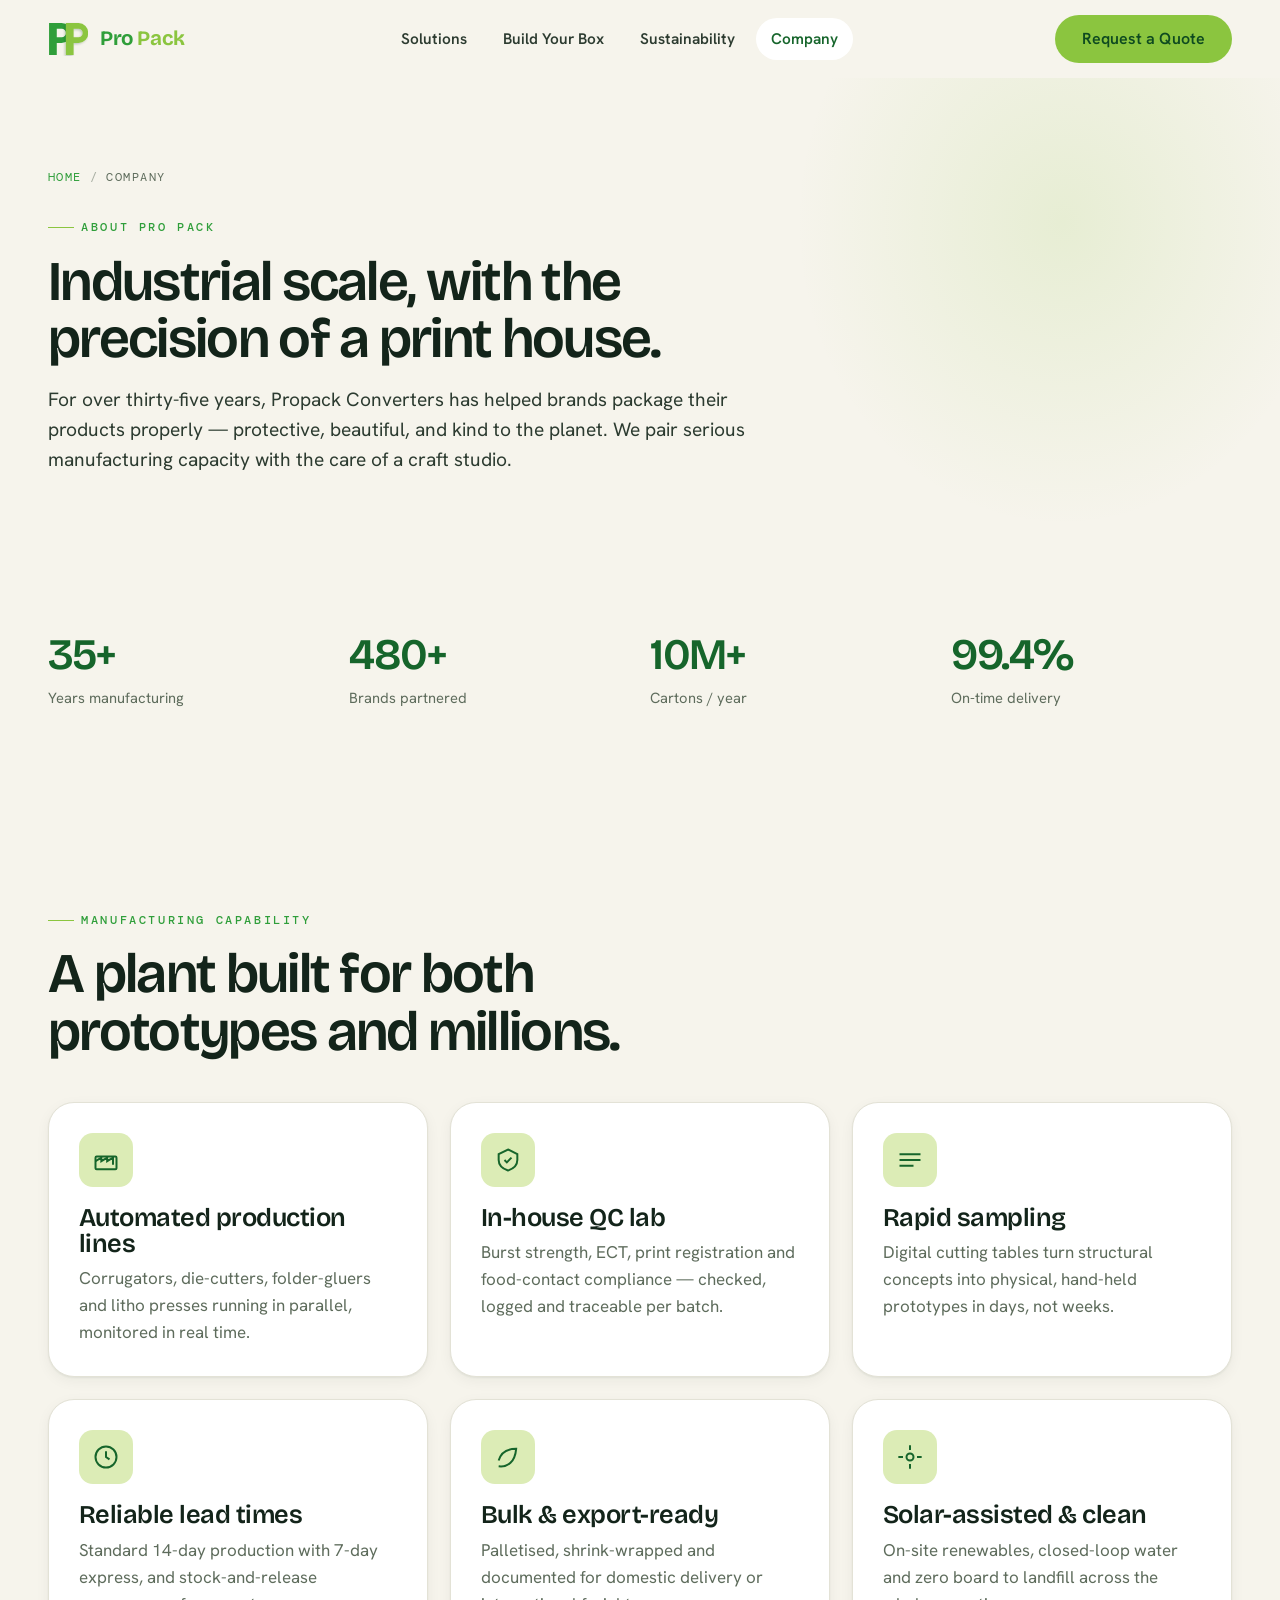
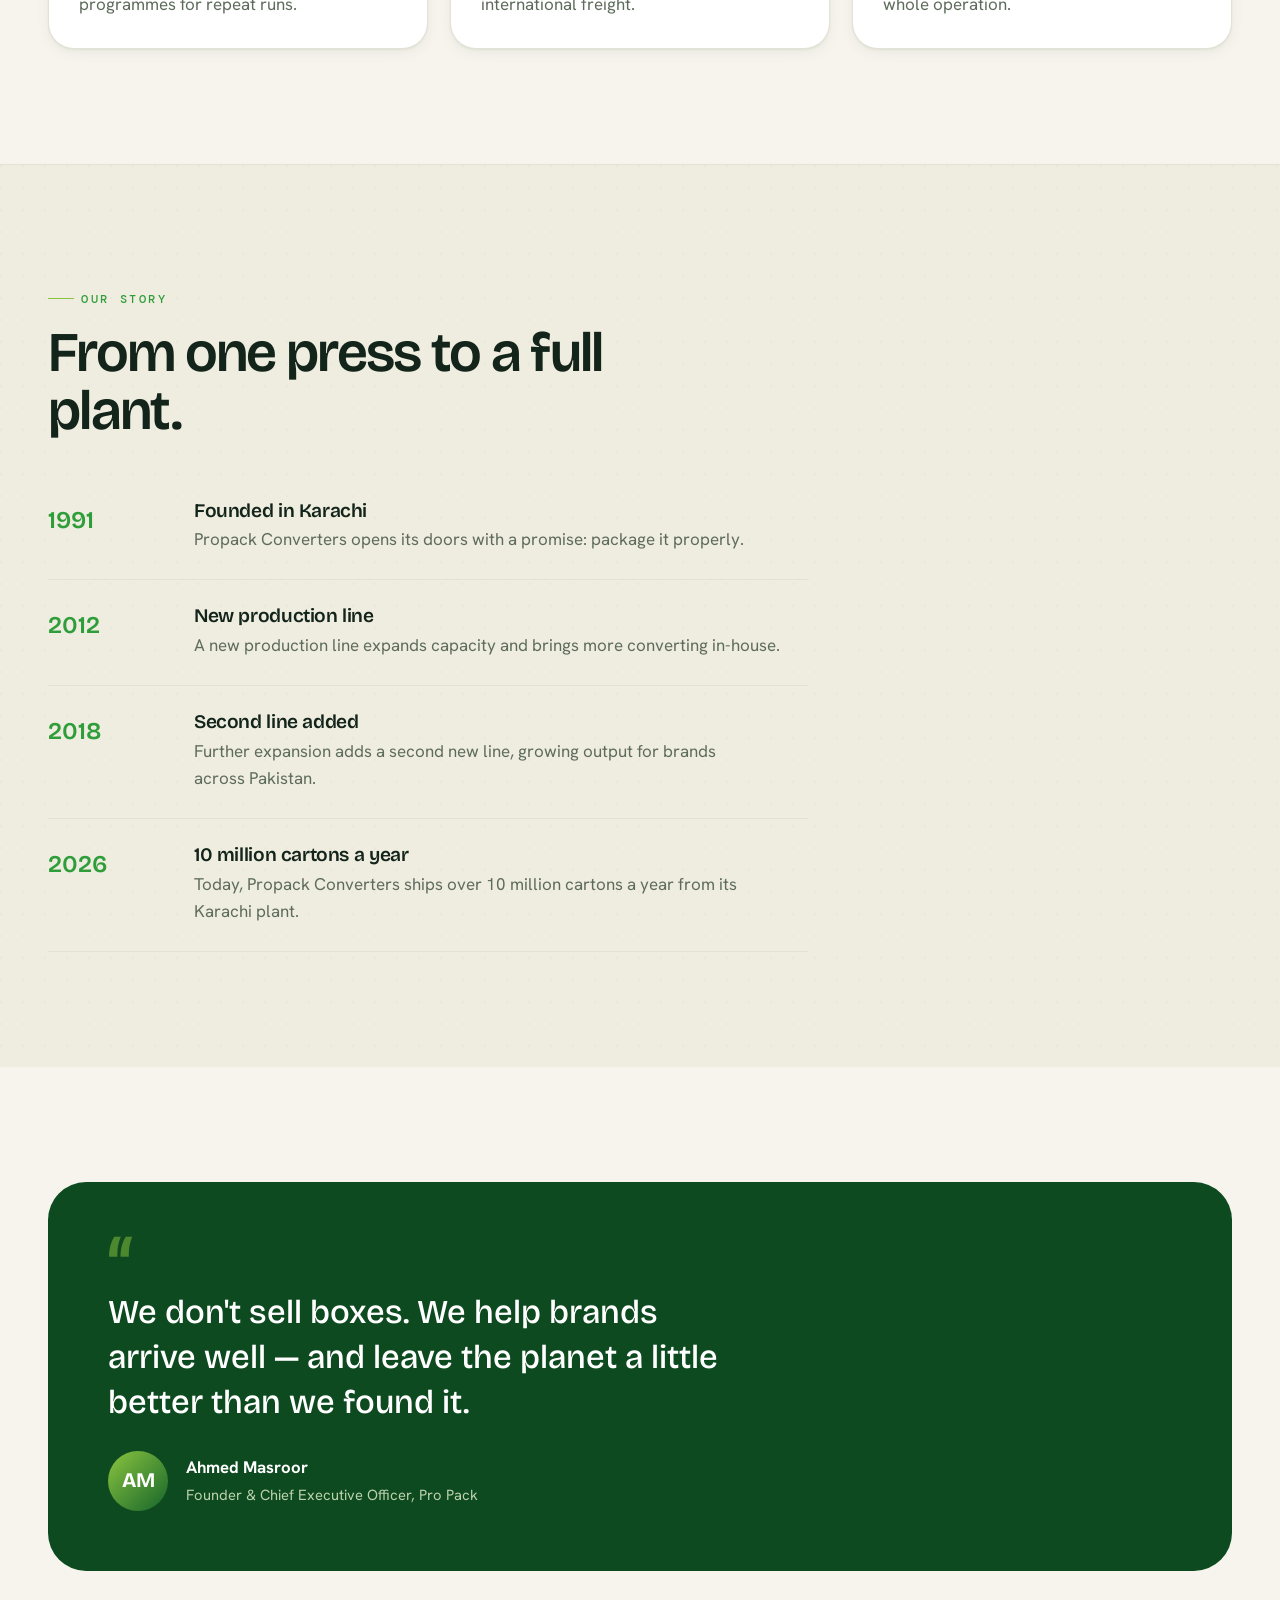
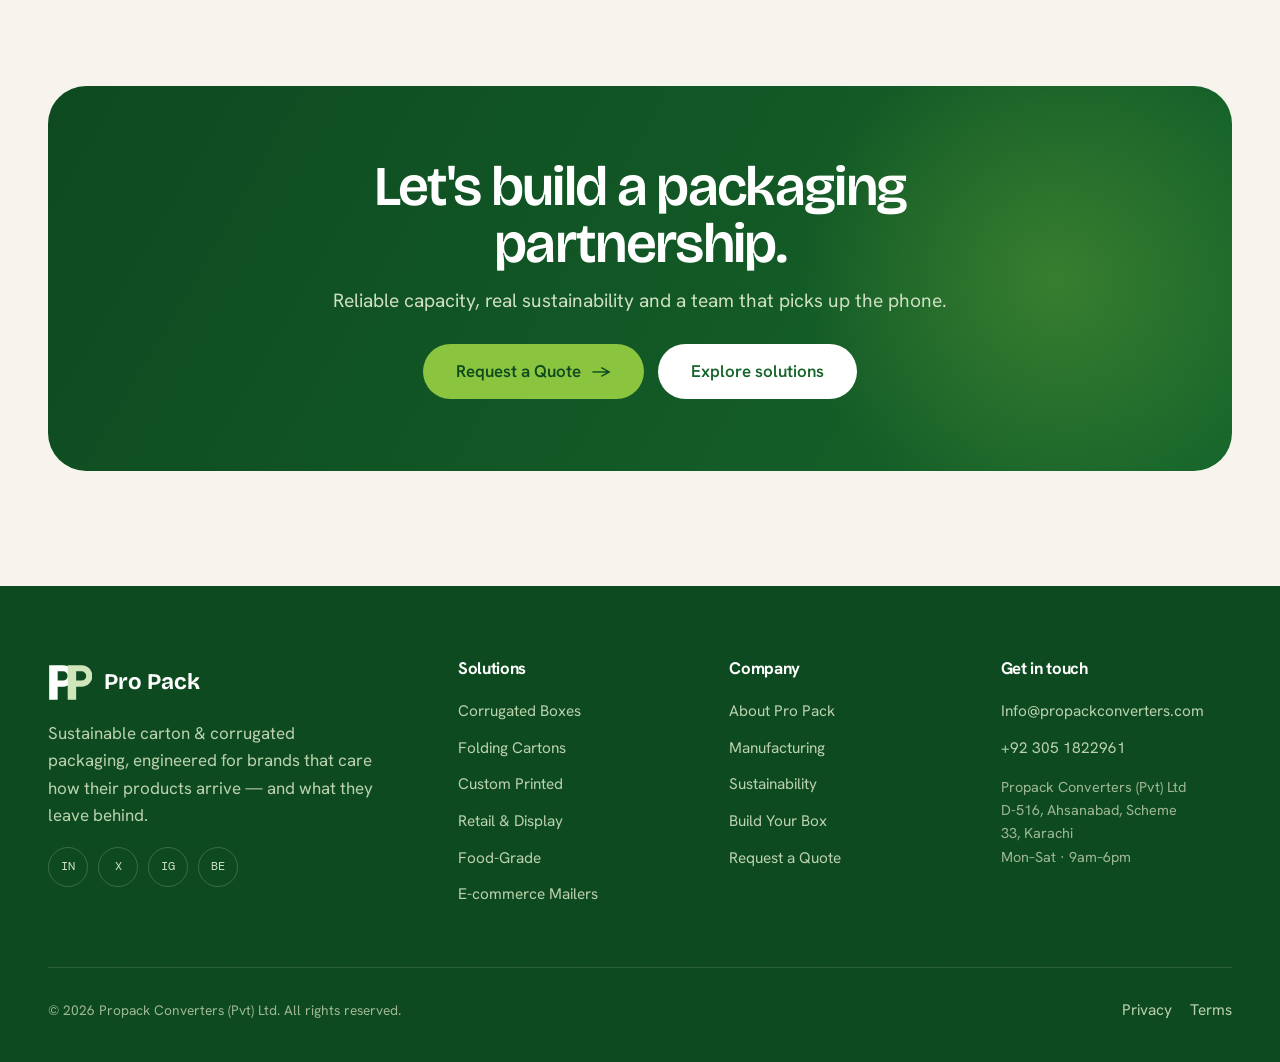
==== commit ab783f90: "Enable form delivery (Web3Forms key) + real company figures - Quote form now delivers by email (veri" ====
--- a/about.html
+++ b/about.html
@@ -43,7 +43,7 @@
     <div class="mfg2">
       <div class="reveal"><div class="stat-num" data-count="35" data-suf="+">0</div><div class="stat-label">Years manufacturing</div></div>
       <div class="reveal" data-d="1"><div class="stat-num" data-count="480" data-suf="+">0</div><div class="stat-label">Brands partnered</div></div>
-      <div class="reveal" data-d="2"><div class="stat-num" data-count="2.5" data-dec="1" data-suf="M">0</div><div class="stat-label">Units / month capacity</div></div>
+      <div class="reveal" data-d="2"><div class="stat-num" data-count="10" data-suf="M+">0</div><div class="stat-label">Cartons / year</div></div>
       <div class="reveal" data-d="3"><div class="stat-num" data-count="99.4" data-dec="1" data-suf="%">0</div><div class="stat-label">On-time delivery</div></div>
     </div>
   </div>
@@ -57,7 +57,7 @@
       <h2 class="h-xl reveal" data-d="1" style="margin-top:16px">A plant built for both prototypes and millions.</h2>
     </div>
     <div class="cap-grid">
-      <div class="card reveal"><div class="eco-ico" style="margin-bottom:18px"><svg viewBox="0 0 24 24" fill="none" stroke="currentColor" stroke-width="1.7"><rect x="3" y="9" width="18" height="11" rx="1"/><path d="M3 13l5-3v3l5-3v3l5-3v6"/></svg></div><h3 class="h-md">6 automated lines</h3><p class="muted" style="margin:8px 0 0">Corrugators, die-cutters, folder-gluers and litho presses running in parallel, monitored in real time.</p></div>
+      <div class="card reveal"><div class="eco-ico" style="margin-bottom:18px"><svg viewBox="0 0 24 24" fill="none" stroke="currentColor" stroke-width="1.7"><rect x="3" y="9" width="18" height="11" rx="1"/><path d="M3 13l5-3v3l5-3v3l5-3v6"/></svg></div><h3 class="h-md">Automated production lines</h3><p class="muted" style="margin:8px 0 0">Corrugators, die-cutters, folder-gluers and litho presses running in parallel, monitored in real time.</p></div>
       <div class="card reveal" data-d="1"><div class="eco-ico" style="margin-bottom:18px"><svg viewBox="0 0 24 24" fill="none" stroke="currentColor" stroke-width="1.7"><path d="M12 3l8 4v5c0 5-3.5 7.5-8 9-4.5-1.5-8-4-8-9V7z"/><path d="M9 12l2 2 4-4"/></svg></div><h3 class="h-md">In-house QC lab</h3><p class="muted" style="margin:8px 0 0">Burst strength, ECT, print registration and food-contact compliance — checked, logged and traceable per batch.</p></div>
       <div class="card reveal" data-d="2"><div class="eco-ico" style="margin-bottom:18px"><svg viewBox="0 0 24 24" fill="none" stroke="currentColor" stroke-width="1.7"><path d="M3 7h18M3 12h18M3 17h12"/></svg></div><h3 class="h-md">Rapid sampling</h3><p class="muted" style="margin:8px 0 0">Digital cutting tables turn structural concepts into physical, hand-held prototypes in days, not weeks.</p></div>
       <div class="card reveal"><div class="eco-ico" style="margin-bottom:18px"><svg viewBox="0 0 24 24" fill="none" stroke="currentColor" stroke-width="1.7"><circle cx="12" cy="12" r="9"/><path d="M12 7v5l3 2"/></svg></div><h3 class="h-md">Reliable lead times</h3><p class="muted" style="margin:8px 0 0">Standard 14-day production with 7-day express, and stock-and-release programmes for repeat runs.</p></div>
@@ -75,10 +75,10 @@
       <h2 class="h-xl reveal" data-d="1" style="margin-top:16px">From one press to a full plant.</h2>
     </div>
     <div class="timeline reveal" data-d="1">
-      <div class="tl"><div class="yr">2009</div><div><h3>Founded on a single press</h3><p class="muted" style="margin:0">Pro Pack opens its doors with one folder-gluer and a promise: package it properly.</p></div></div>
-      <div class="tl"><div class="yr">2014</div><div><h3>Corrugated plant online</h3><p class="muted" style="margin:0">A new corrugating line brings shipping and e-commerce packaging in-house.</p></div></div>
-      <div class="tl"><div class="yr">2022</div><div><h3>Solar &amp; zero-to-landfill</h3><p class="muted" style="margin:0">On-site renewables and closed-loop recycling cut our footprint by over a third.</p></div></div>
-      <div class="tl"><div class="yr">2026</div><div><h3>480+ brands, six lines</h3><p class="muted" style="margin:0">Today, Pro Pack ships over 30 million cartons a year to brands across seven industries.</p></div></div>
+      <div class="tl"><div class="yr">1991</div><div><h3>Founded in Karachi</h3><p class="muted" style="margin:0">Propack Converters opens its doors with a promise: package it properly.</p></div></div>
+      <div class="tl"><div class="yr">2012</div><div><h3>New production line</h3><p class="muted" style="margin:0">A new production line expands capacity and brings more converting in-house.</p></div></div>
+      <div class="tl"><div class="yr">2018</div><div><h3>Second line added</h3><p class="muted" style="margin:0">Further expansion adds a second new line, growing output for brands across Pakistan.</p></div></div>
+      <div class="tl"><div class="yr">2026</div><div><h3>10 million cartons a year</h3><p class="muted" style="margin:0">Today, Propack Converters ships over 10 million cartons a year from its Karachi plant.</p></div></div>
     </div>
   </div>
 </section>
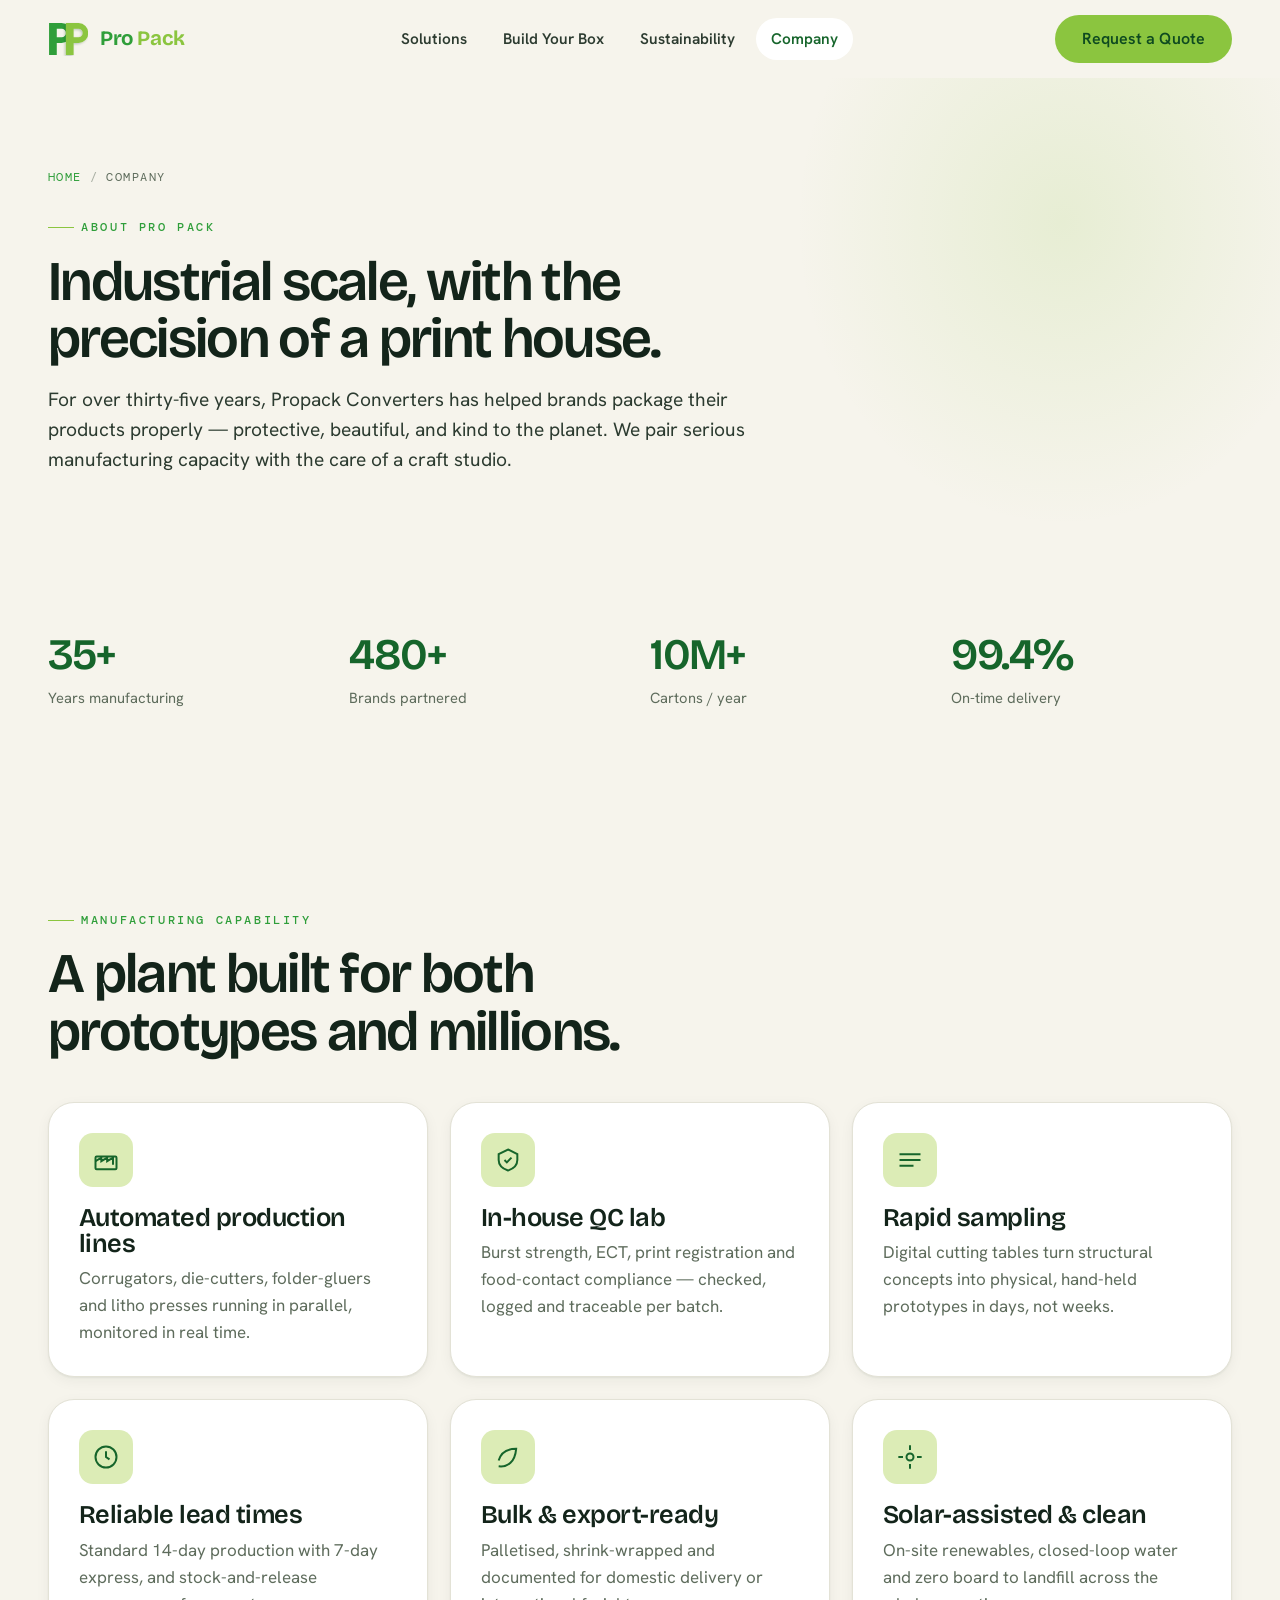
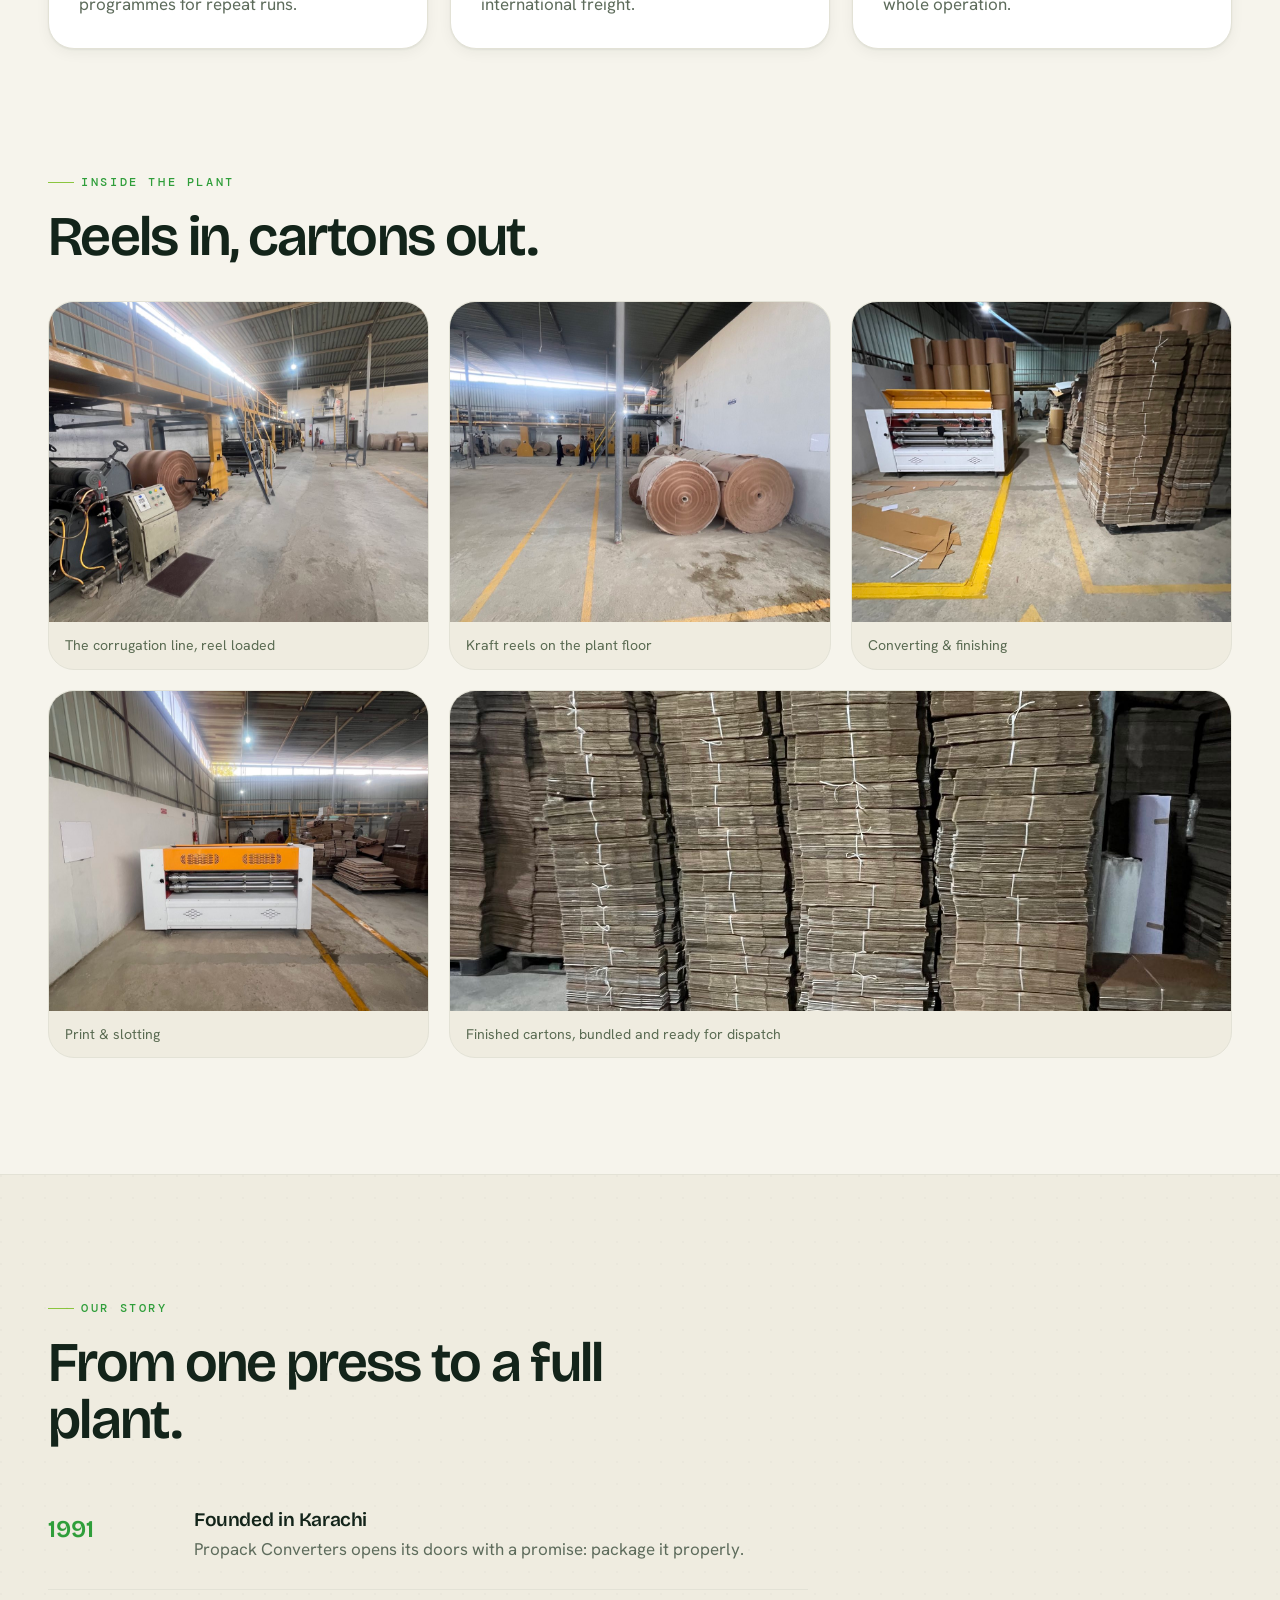
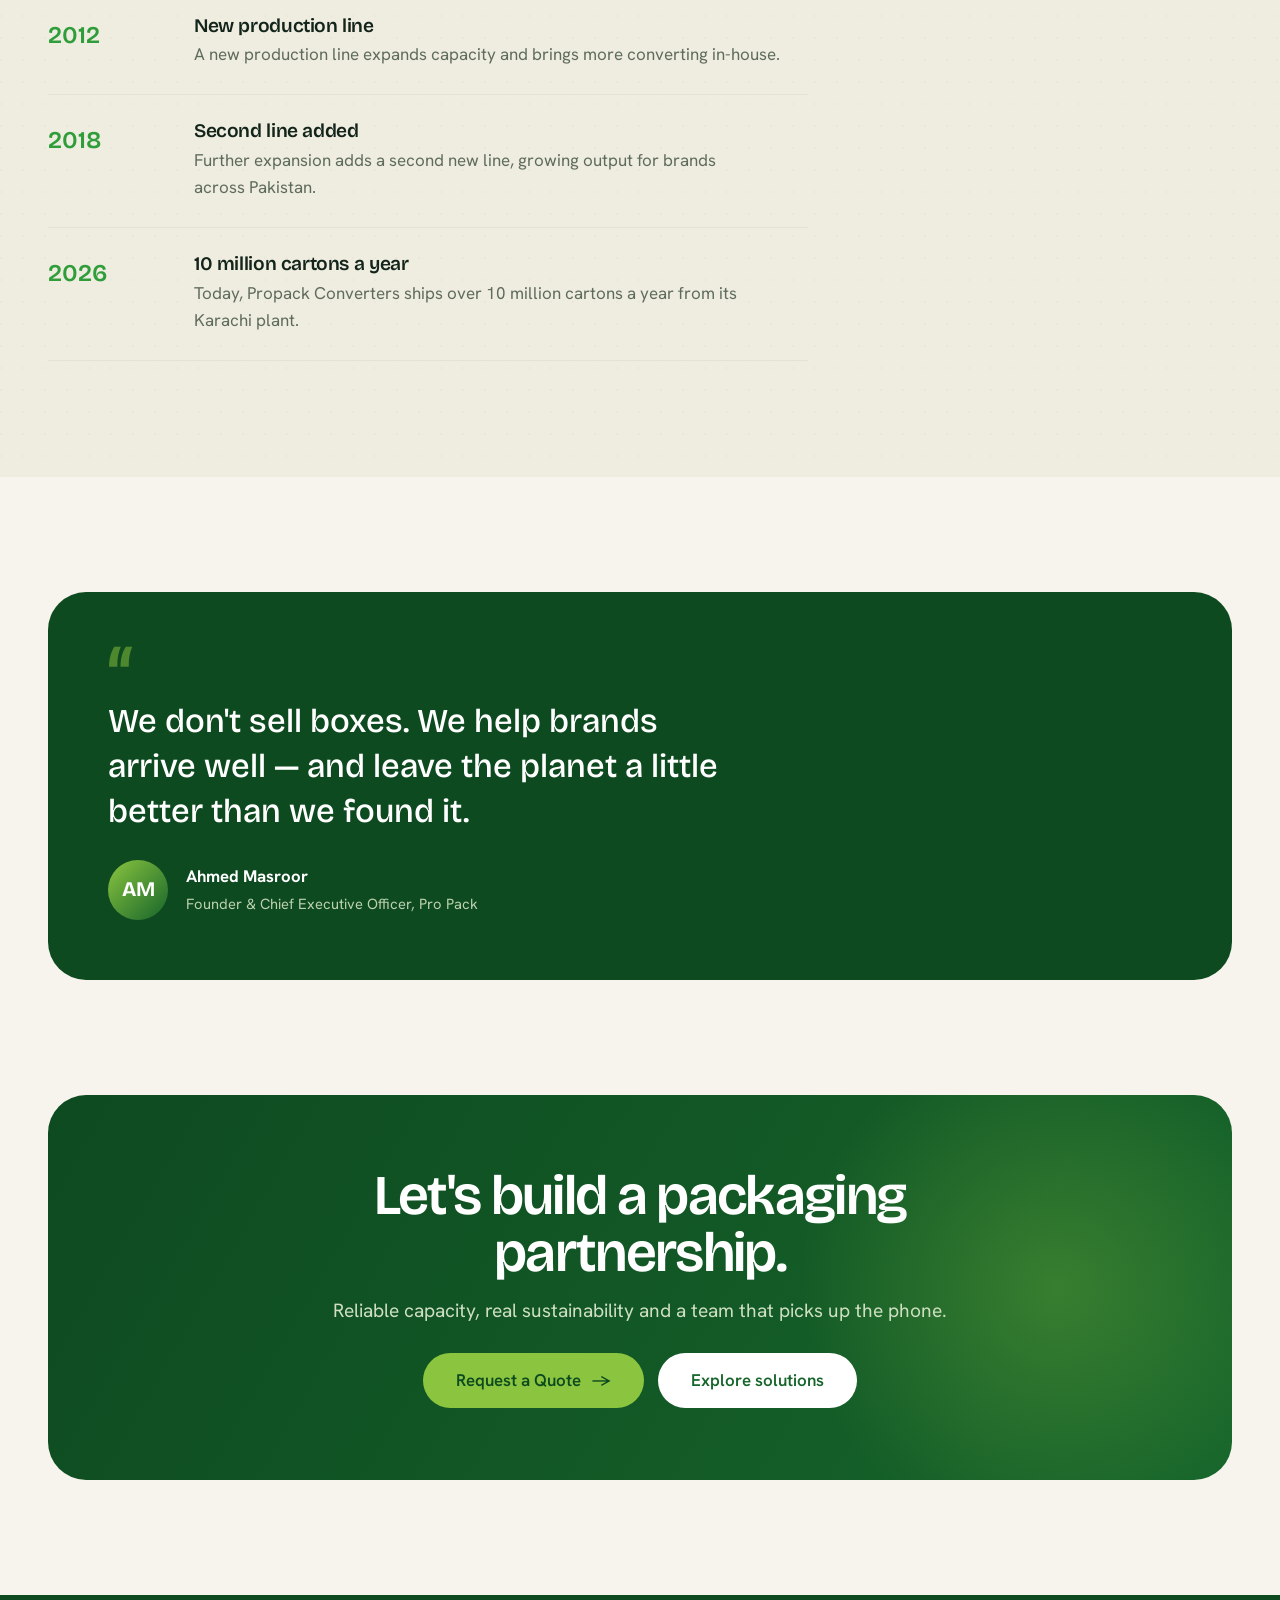
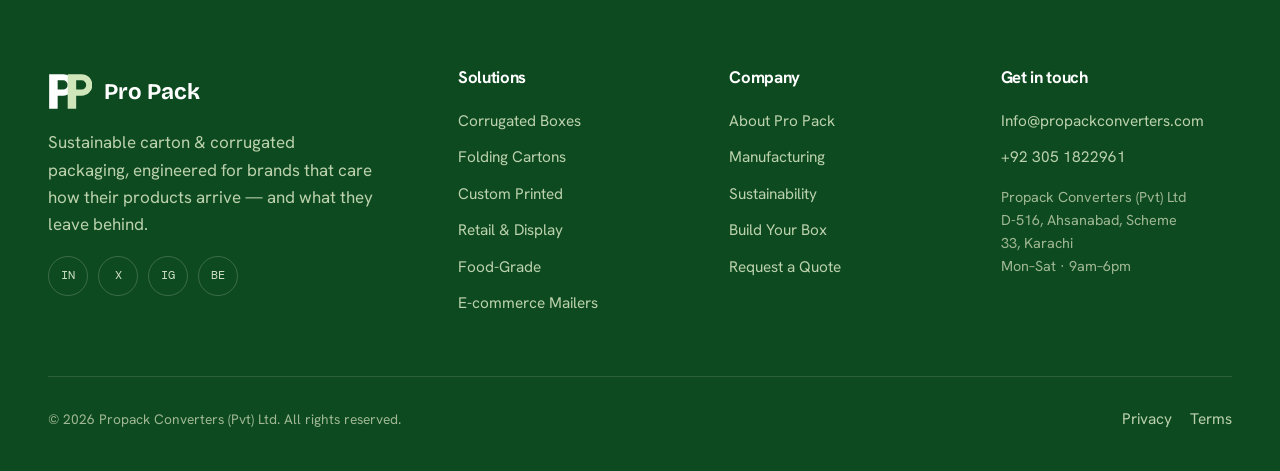
==== commit 83928490: "Add real factory photos + fix remaining homepage stats - 5 photos from the Karachi plant (corrugatio" ====
--- a/about.html
+++ b/about.html
@@ -21,6 +21,13 @@
 .lead-av{width:60px; height:60px; border-radius:50%; background:linear-gradient(135deg,var(--lime),var(--forest)); display:grid; place-items:center; color:#fff; font-family:var(--font-display); font-weight:700; font-size:1.3rem}
 .mfg2{display:grid;grid-template-columns:repeat(4,1fr);gap:20px}
 @media(max-width:780px){.mfg2{grid-template-columns:1fr 1fr}}
+.plant-gallery{display:grid;grid-template-columns:repeat(3,1fr);gap:20px}
+.plant-gallery figure{margin:0;border-radius:var(--r-lg);overflow:hidden;border:1px solid var(--line);background:var(--paper-2)}
+.plant-gallery img{display:block;width:100%;height:320px;object-fit:cover}
+.plant-gallery figcaption{padding:12px 16px;font-size:.88rem;color:var(--ink-soft,#5a6b52)}
+.plant-gallery .wide{grid-column:span 2}
+@media(max-width:820px){.plant-gallery{grid-template-columns:1fr 1fr}.plant-gallery .wide{grid-column:span 2}}
+@media(max-width:560px){.plant-gallery{grid-template-columns:1fr}.plant-gallery .wide{grid-column:auto}.plant-gallery img{height:240px}}
 </style>
 </head>
 <body data-page="about.html">
@@ -63,6 +70,23 @@
       <div class="card reveal"><div class="eco-ico" style="margin-bottom:18px"><svg viewBox="0 0 24 24" fill="none" stroke="currentColor" stroke-width="1.7"><circle cx="12" cy="12" r="9"/><path d="M12 7v5l3 2"/></svg></div><h3 class="h-md">Reliable lead times</h3><p class="muted" style="margin:8px 0 0">Standard 14-day production with 7-day express, and stock-and-release programmes for repeat runs.</p></div>
       <div class="card reveal" data-d="1"><div class="eco-ico" style="margin-bottom:18px"><svg viewBox="0 0 24 24" fill="none" stroke="currentColor" stroke-width="1.7"><path d="M4 20c8 1 14-4 15-15-7 0-13 3-15 10"/></svg></div><h3 class="h-md">Bulk &amp; export-ready</h3><p class="muted" style="margin:8px 0 0">Palletised, shrink-wrapped and documented for domestic delivery or international freight.</p></div>
       <div class="card reveal" data-d="2"><div class="eco-ico" style="margin-bottom:18px"><svg viewBox="0 0 24 24" fill="none" stroke="currentColor" stroke-width="1.7"><circle cx="12" cy="12" r="3"/><path d="M12 2v4M12 18v4M2 12h4M18 12h4"/></svg></div><h3 class="h-md">Solar-assisted &amp; clean</h3><p class="muted" style="margin:8px 0 0">On-site renewables, closed-loop water and zero board to landfill across the whole operation.</p></div>
+    </div>
+  </div>
+</section>
+
+<!-- PLANT PHOTOS -->
+<section class="section" style="padding-top:0">
+  <div class="wrap">
+    <div style="max-width:640px;margin-bottom:36px">
+      <span class="eyebrow reveal">Inside the plant</span>
+      <h2 class="h-xl reveal" data-d="1" style="margin-top:16px">Reels in, cartons out.</h2>
+    </div>
+    <div class="plant-gallery reveal" data-d="1">
+      <figure><img src="assets/img/plant-corrugator.jpg" alt="Corrugation line running with a kraft paper reel loaded at the Propack Converters plant" loading="lazy"><figcaption>The corrugation line, reel loaded</figcaption></figure>
+      <figure><img src="assets/img/plant-reels.jpg" alt="Kraft paper reels stocked on the plant floor at Propack Converters, Karachi" loading="lazy"><figcaption>Kraft reels on the plant floor</figcaption></figure>
+      <figure><img src="assets/img/plant-converting.jpg" alt="Converting machine with pallets of finished flat cartons at Propack Converters" loading="lazy"><figcaption>Converting &amp; finishing</figcaption></figure>
+      <figure><img src="assets/img/plant-printer.jpg" alt="Printer-slotter machine with corrugated sheet stock at Propack Converters" loading="lazy"><figcaption>Print &amp; slotting</figcaption></figure>
+      <figure class="wide"><img src="assets/img/plant-finished-stock.jpg" alt="Pallets of bundled finished cartons stacked ready for dispatch at Propack Converters" loading="lazy"><figcaption>Finished cartons, bundled and ready for dispatch</figcaption></figure>
     </div>
   </div>
 </section>
